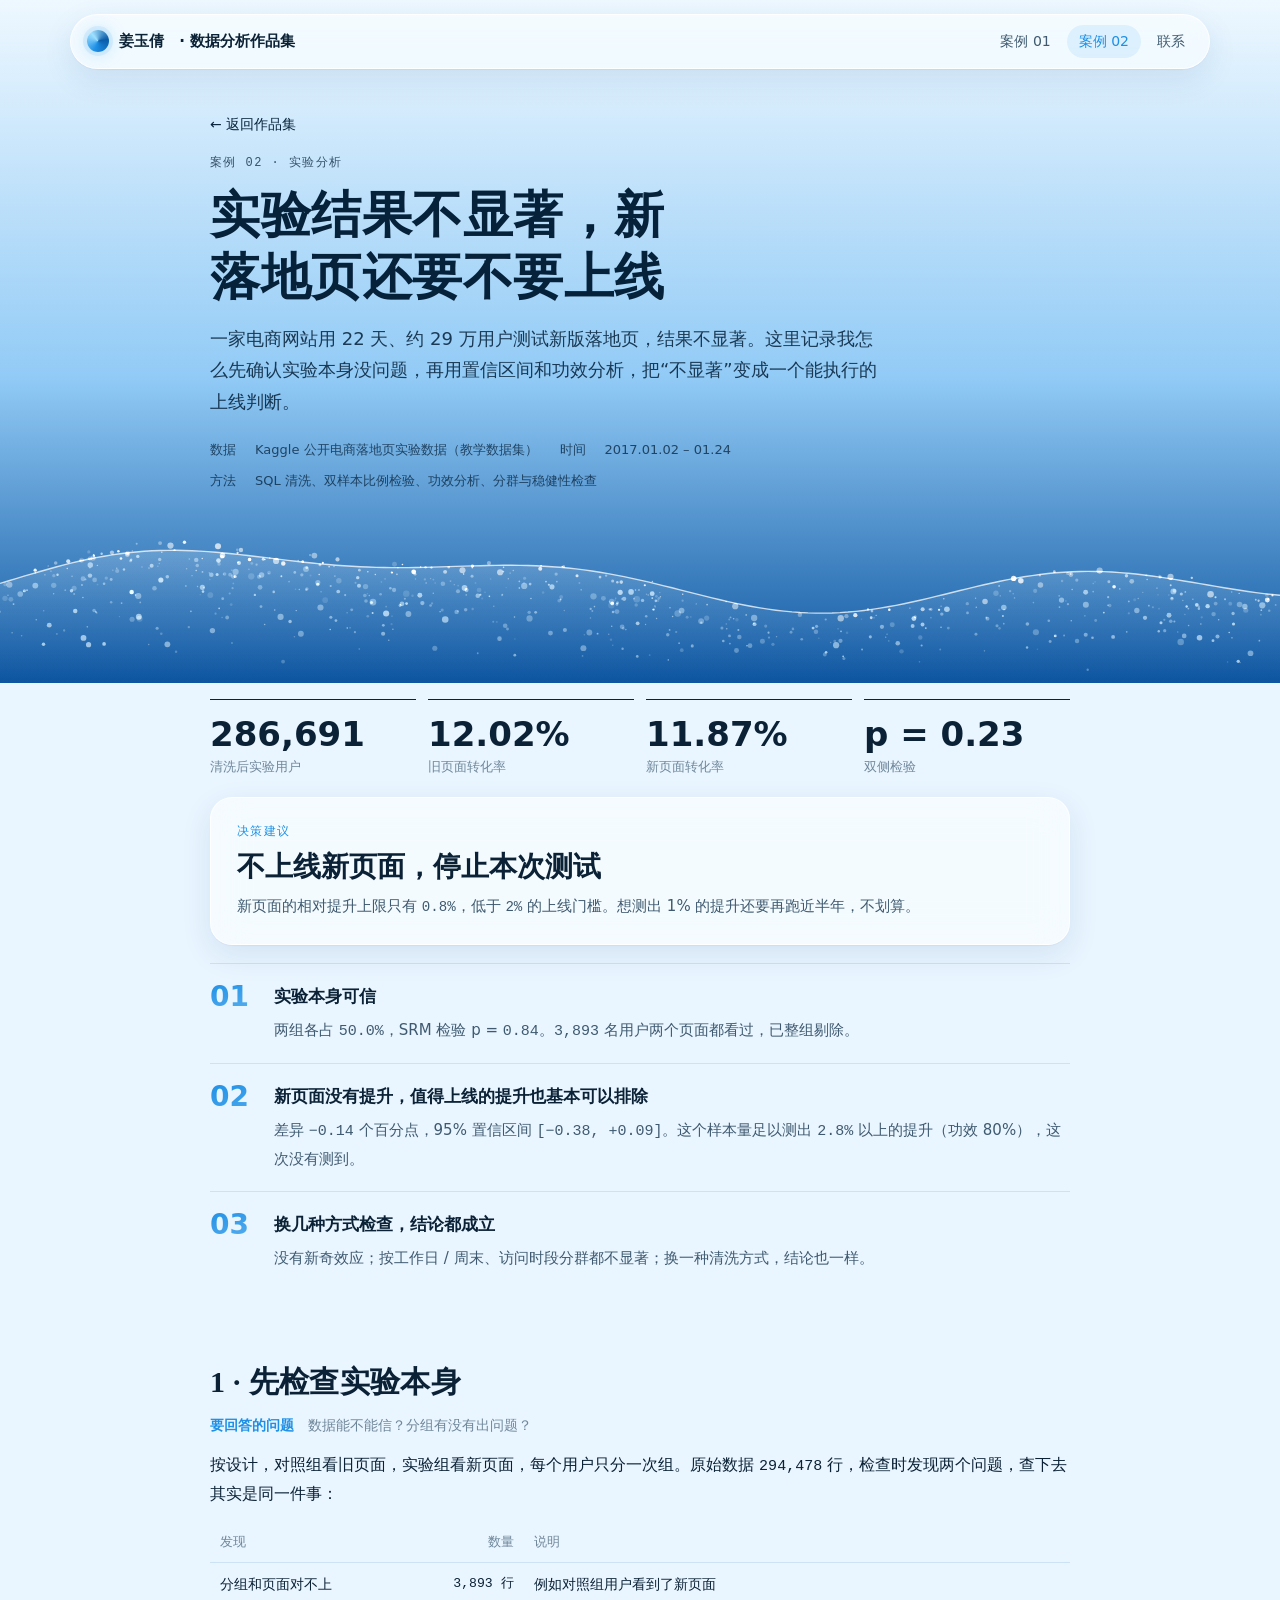
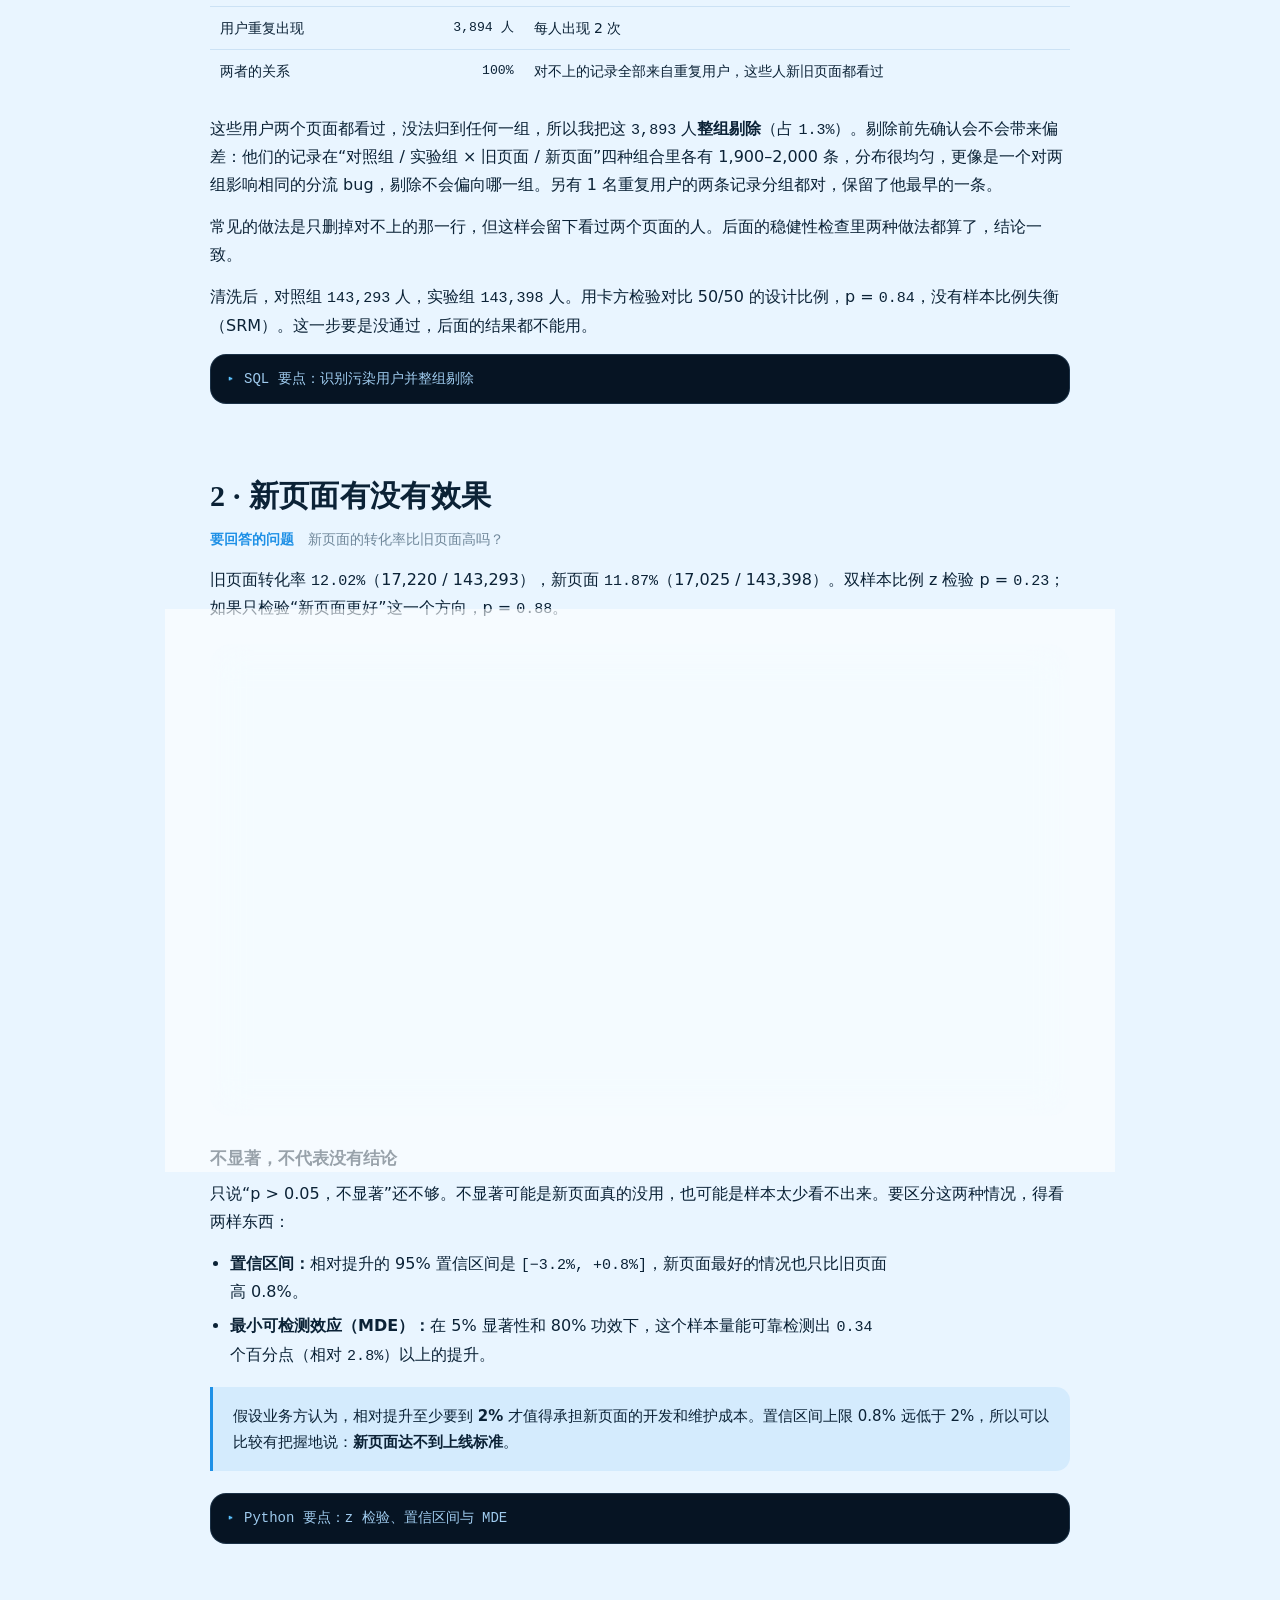
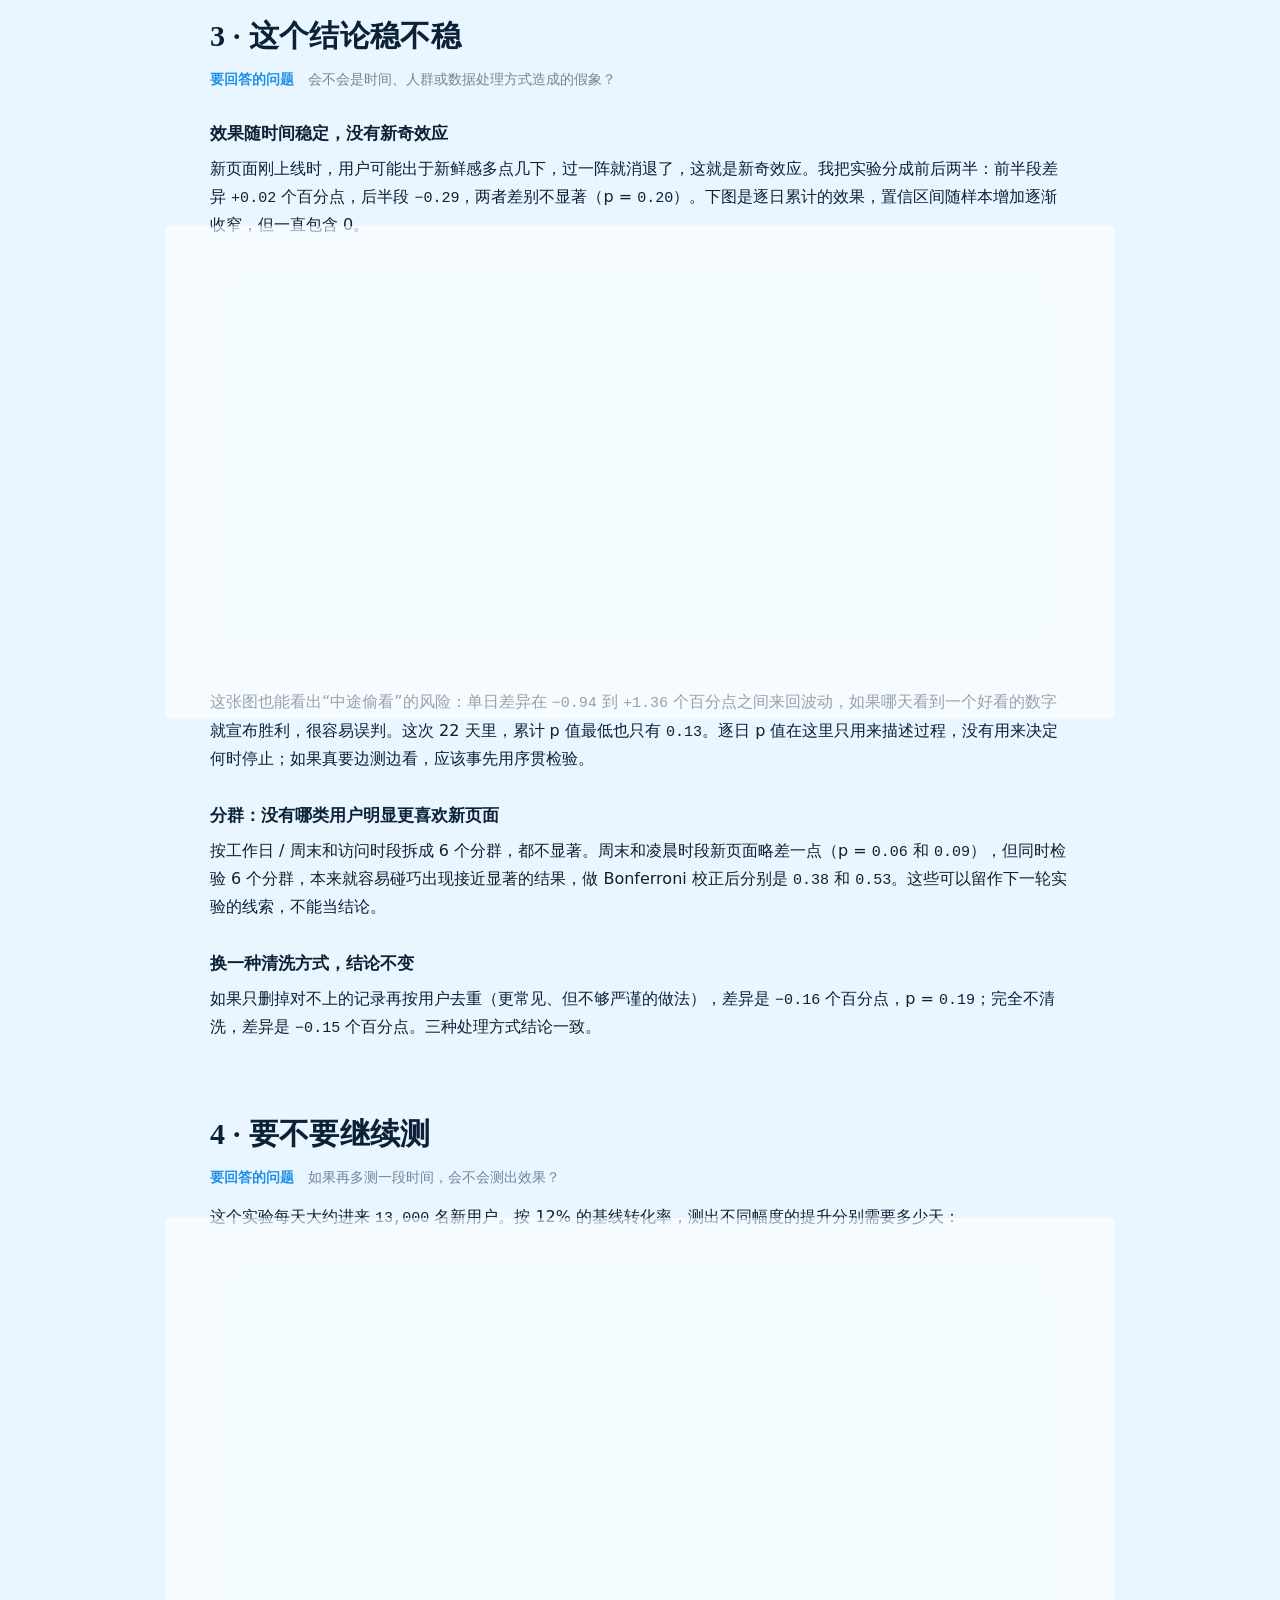
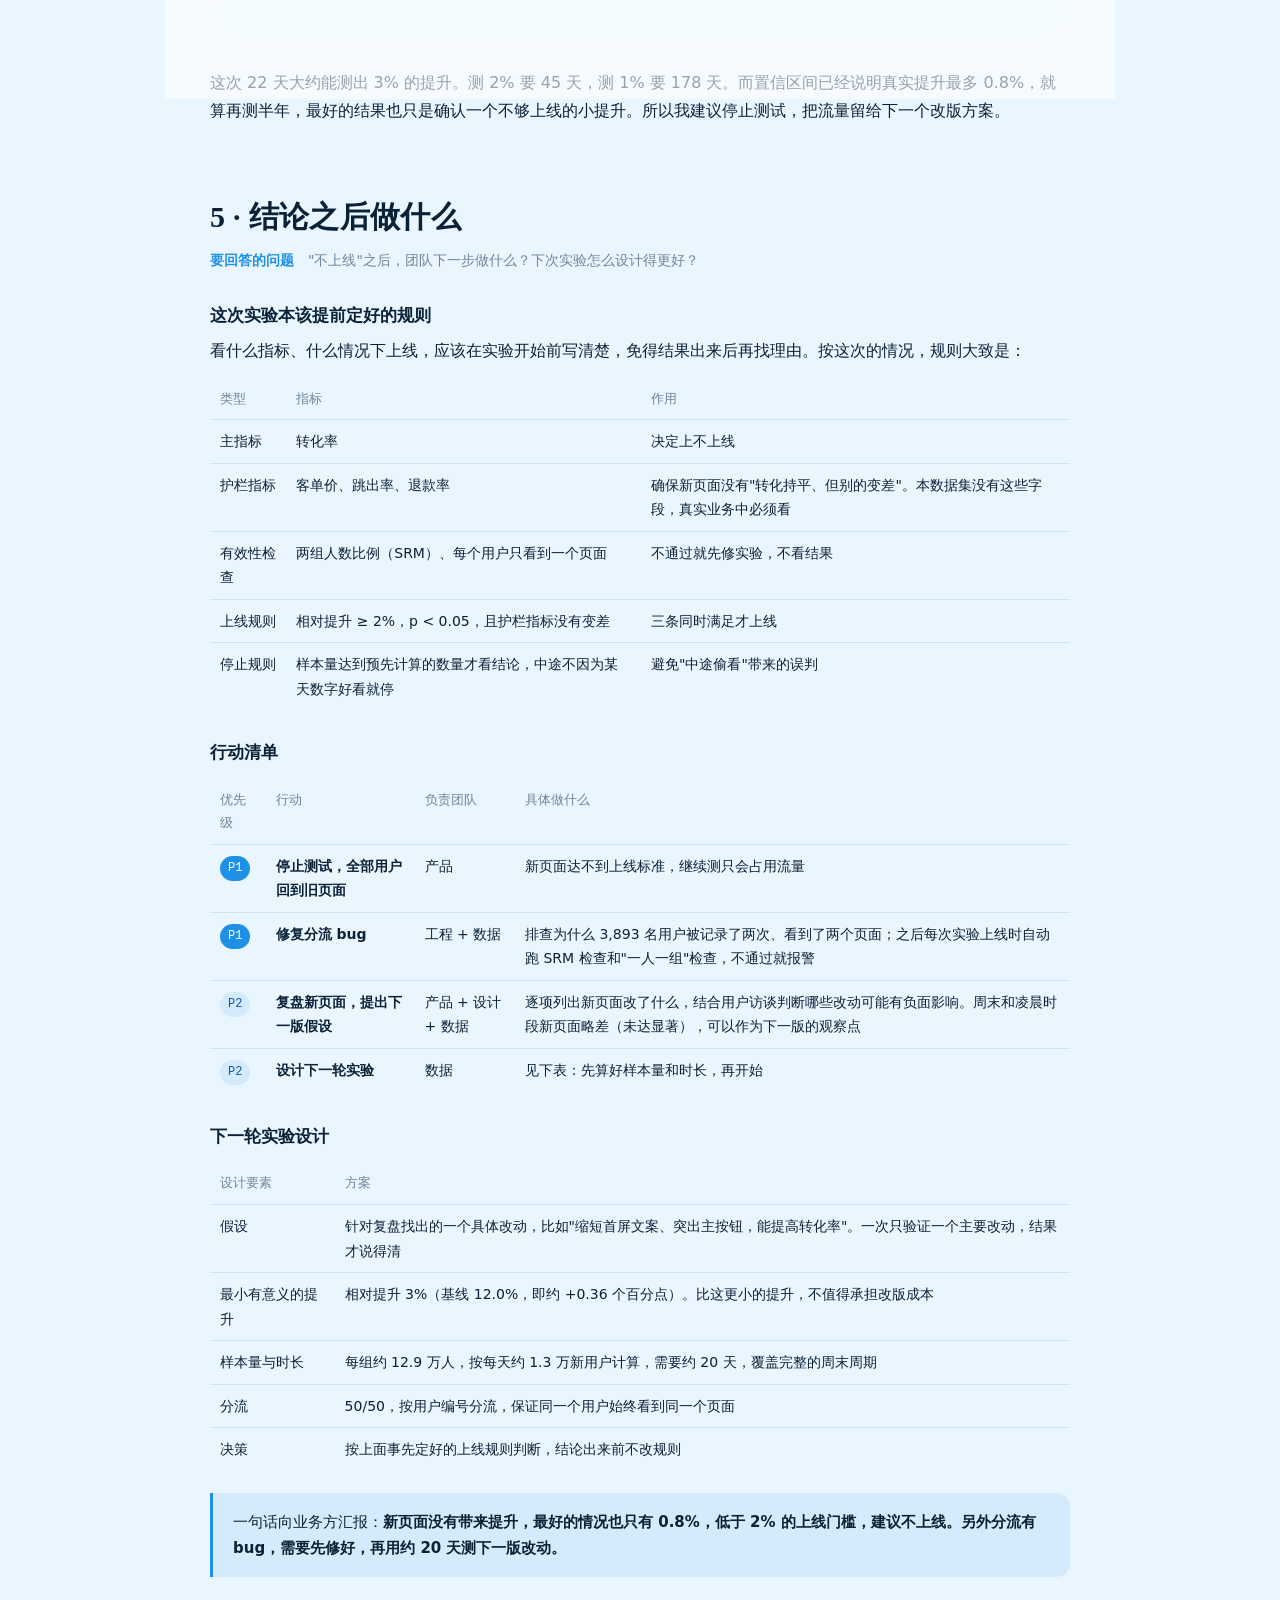
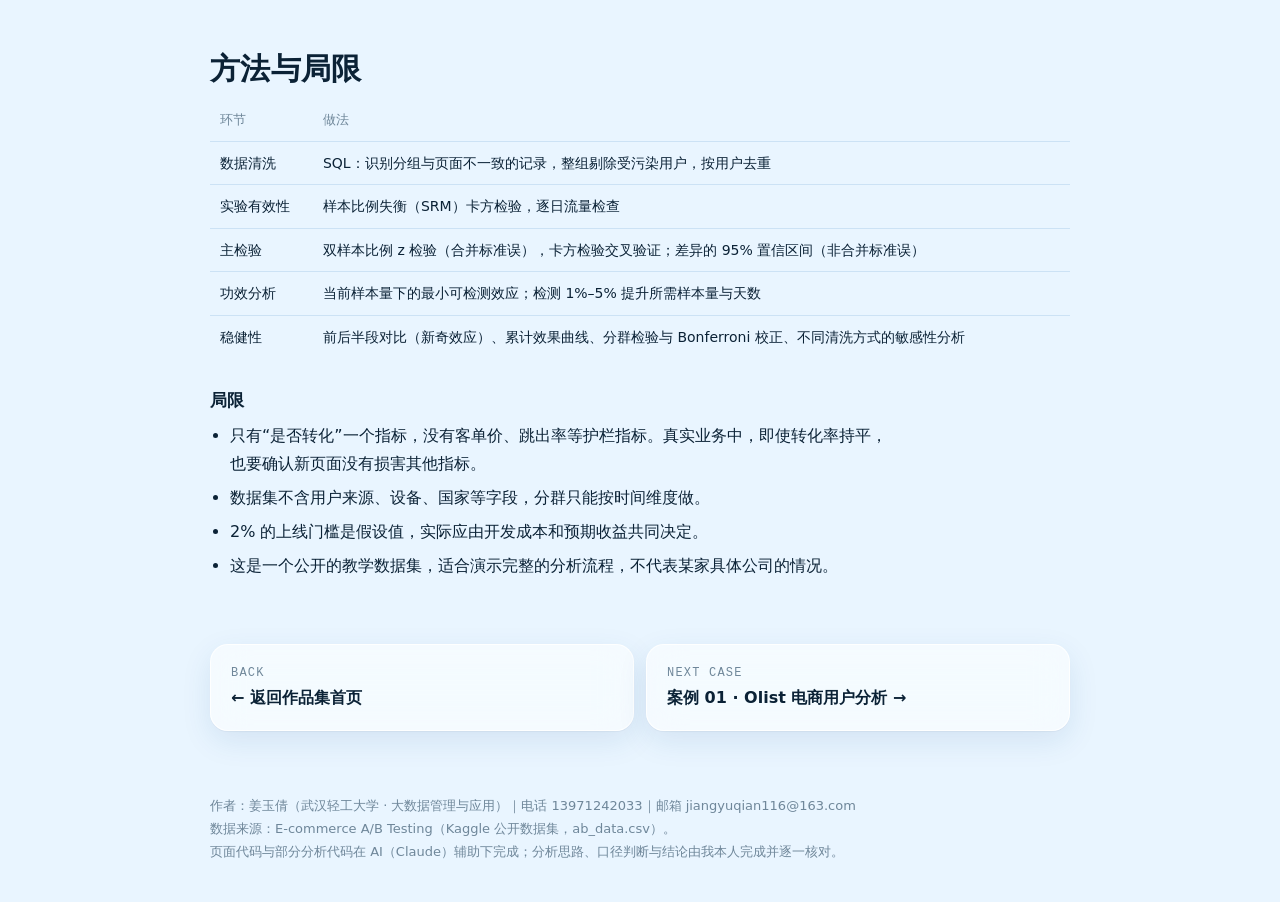
==== ab.html @ b3eb60bc "Publish static portfolio site" ====
<!doctype html>
<html lang="zh-CN">
<head>
<meta charset="utf-8">
<meta name="viewport" content="width=device-width, initial-scale=1, viewport-fit=cover">
<title>落地页 A/B 测试</title>
<link rel="stylesheet" href="style.css">
<style>:root{padding-top:env(safe-area-inset-top,0px);padding-bottom:env(safe-area-inset-bottom,0px)}
body::before{content:"";position:fixed;inset:0 0 auto;height:env(safe-area-inset-top,0px);z-index:30;background:var(--bg)}
.case-hero h1{font-family:var(--serif);font-weight:900;letter-spacing:.01em;line-height:1.25}
h2{font-family:var(--serif);font-weight:900;letter-spacing:.01em}
.mesh{display:none}
.case-top{position:relative;overflow:hidden;color:var(--cover-ink);background:linear-gradient(180deg,var(--cover-1) 0%,var(--cover-2) 55%,var(--cover-3) 100%)}
.case-top .cover-canvas{position:absolute;inset:0;width:100%;height:100%;display:block}
.case-top .case-hero{position:relative;z-index:1;background:none;border:0;box-shadow:none;-webkit-backdrop-filter:none;backdrop-filter:none;padding:110px 0 190px;margin:0}
.case-top .case-hero .lede,.case-top .meta,.case-top .meta b,.case-top .back{color:inherit}
.case-top .lede{opacity:.86}.case-top .meta{opacity:.75}.case-top .eyebrow{color:inherit;opacity:.75}
.case-top .case-hero > *{pointer-events:auto}
@media (max-width:640px){.case-top .case-hero{padding:96px 0 150px}}
.finding{background:none;border-top:1px solid var(--rule);border-radius:0;padding:18px 0}
.findings{gap:0}
.rec{background:none;border-top:1px solid var(--rule);border-radius:0;padding:18px 0}
.stat{background:none;border-top:1px solid var(--ink);border-radius:0;padding:14px 0 0}
.stat .n{font-size:34px}
.table-wrap{background:none;padding:0}
.callout{background:var(--sky-wash);border-radius:0 14px 14px 0}</style>
</head>
<body>
<header class="nav gutter" style="position:fixed;left:0;right:0">
  <div class="wrap">
    <div class="nav-in glass">
      <a class="brand" href="index.html"><span class="brand-mark" aria-hidden="true"></span>姜玉倩<span class="full">&nbsp;· 数据分析作品集</span></a>
      <nav class="nav-links" aria-label="主导航"><a href="olist.html">案例 01</a><a href="ab.html" aria-current="page">案例 02</a><a href="index.html#about">联系</a></nav>
    </div>
  </div>
</header>
<div class="case-top">
  <canvas class="cover-canvas" data-shape="band" data-density=".5" data-top=".74" data-peak="0" aria-hidden="true"></canvas>
  <div class="gutter"><div class="narrow"><section class="case-hero">
      <a class="back" href="index.html">← 返回作品集</a>
<div class="eyebrow">案例 02 · 实验分析</div>
  <h1>实验结果不显著，新落地页还要不要上线</h1>
  <p class="lede">一家电商网站用 22 天、约 29 万用户测试新版落地页，结果不显著。这里记录我怎么先确认实验本身没问题，再用置信区间和功效分析，把“不显著”变成一个能执行的上线判断。</p>
  <div class="meta">
    <span><b>数据</b>　Kaggle 公开电商落地页实验数据（教学数据集）</span>
    <span><b>时间</b>　2017.01.02 – 01.24</span>
    <span><b>方法</b>　SQL 清洗、双样本比例检验、功效分析、分群与稳健性检查</span>
  </div>
    </section></div></div>
</div>
<main class="gutter">
  <div class="narrow">

<section class="stats" aria-label="实验概况">
  <div class="stat"><div class="n">286,691</div><div class="l">清洗后实验用户</div></div>
  <div class="stat"><div class="n">12.02%</div><div class="l">旧页面转化率</div></div>
  <div class="stat"><div class="n">11.87%</div><div class="l">新页面转化率</div></div>
  <div class="stat"><div class="n">p = 0.23</div><div class="l">双侧检验</div></div>
</section>

<section>
  <div class="decision glass glow">
    <div class="k2">决策建议</div>
    <div class="v">不上线新页面，停止本次测试</div>
    <p>新页面的相对提升上限只有 <span class="num">0.8%</span>，低于 <span class="num">2%</span> 的上线门槛。想测出 1% 的提升还要再跑近半年，不划算。</p>
  </div>
  <div class="findings">
    <div class="finding"><div><strong>实验本身可信</strong><span>两组各占 <span class="num">50.0%</span>，SRM 检验 p = <span class="num">0.84</span>。<span class="num">3,893</span> 名用户两个页面都看过，已整组剔除。</span></div></div>
    <div class="finding"><div><strong>新页面没有提升，值得上线的提升也基本可以排除</strong><span>差异 <span class="num">−0.14</span> 个百分点，95% 置信区间 <span class="num">[−0.38, +0.09]</span>。这个样本量足以测出 <span class="num">2.8%</span> 以上的提升（功效 80%），这次没有测到。</span></div></div>
    <div class="finding"><div><strong>换几种方式检查，结论都成立</strong><span>没有新奇效应；按工作日 / 周末、访问时段分群都不显著；换一种清洗方式，结论也一样。</span></div></div>
  </div>
</section>

<section>
  <h2>1 · 先检查实验本身</h2>
  <p class="q">数据能不能信？分组有没有出问题？</p>
  <p>按设计，对照组看旧页面，实验组看新页面，每个用户只分一次组。原始数据 <span class="num">294,478</span> 行，检查时发现两个问题，查下去其实是同一件事：</p>
  <div class="table-wrap"><table>
    <thead><tr><th>发现</th><th class="r">数量</th><th>说明</th></tr></thead>
    <tbody>
      <tr><td>分组和页面对不上</td><td class="r num">3,893 行</td><td>例如对照组用户看到了新页面</td></tr>
      <tr><td>用户重复出现</td><td class="r num">3,894 人</td><td>每人出现 2 次</td></tr>
      <tr><td>两者的关系</td><td class="r num">100%</td><td>对不上的记录全部来自重复用户，这些人新旧页面都看过</td></tr>
    </tbody>
  </table></div>
  <p>这些用户两个页面都看过，没法归到任何一组，所以我把这 <span class="num">3,893</span> 人<b>整组剔除</b>（占 <span class="num">1.3%</span>）。剔除前先确认会不会带来偏差：他们的记录在“对照组 / 实验组 × 旧页面 / 新页面”四种组合里各有 1,900–2,000 条，分布很均匀，更像是一个对两组影响相同的分流 bug，剔除不会偏向哪一组。另有 1 名重复用户的两条记录分组都对，保留了他最早的一条。</p>
  <p>常见的做法是只删掉对不上的那一行，但这样会留下看过两个页面的人。后面的稳健性检查里两种做法都算了，结论一致。</p>
  <p>清洗后，对照组 <span class="num">143,293</span> 人，实验组 <span class="num">143,398</span> 人。用卡方检验对比 50/50 的设计比例，p = <span class="num">0.84</span>，没有样本比例失衡（SRM）。这一步要是没通过，后面的结果都不能用。</p>
  <details><summary>SQL 要点：识别污染用户并整组剔除</summary><pre>DROP TABLE IF EXISTS ab_clean;
CREATE TABLE ab_clean AS
WITH bad AS (   -- 任何一条记录分组与页面不一致的用户
  SELECT DISTINCT user_id FROM ab_raw
  WHERE ("group" = 'control') != (landing_page = 'old_page')),
r AS (
  SELECT a.*, ROW_NUMBER() OVER (PARTITION BY user_id ORDER BY timestamp) AS rn
  FROM ab_raw a
  WHERE user_id NOT IN (SELECT user_id FROM bad))
SELECT user_id, timestamp, date(timestamp) AS day, "group", landing_page, converted
FROM r WHERE rn = 1;</pre></details>
</section>

<section>
  <h2>2 · 新页面有没有效果</h2>
  <p class="q">新页面的转化率比旧页面高吗？</p>
  <p>旧页面转化率 <span class="num">12.02%</span>（17,220 / 143,293），新页面 <span class="num">11.87%</span>（17,025 / 143,398）。双样本比例 z 检验 p = <span class="num">0.23</span>；如果只检验“新页面更好”这一个方向，p = <span class="num">0.88</span>。</p>
  <figure class="chart-card glass"><div class="ct">新页面在整体和各分群中都没有显著提升</div><div class="cs">点为估计值，线为 95% 置信区间；浅蓝区域是这次实验能测出的提升范围</div><div class="chart" data-chart="forest" data-label="森林图：整体差异 -0.14 个百分点，置信区间 -0.38 到 +0.09；实验前后半段、工作日周末、四个时段的置信区间都跨过 0，没有一个进入可检测提升区间"></div></figure>
  <h3>不显著，不代表没有结论</h3>
  <p>只说“p &gt; 0.05，不显著”还不够。不显著可能是新页面真的没用，也可能是样本太少看不出来。要区分这两种情况，得看两样东西：</p>
  <ul class="prose">
    <li><b>置信区间：</b>相对提升的 95% 置信区间是 <span class="num">[−3.2%, +0.8%]</span>，新页面最好的情况也只比旧页面高 0.8%。</li>
    <li><b>最小可检测效应（MDE）：</b>在 5% 显著性和 80% 功效下，这个样本量能可靠检测出 <span class="num">0.34</span> 个百分点（相对 <span class="num">2.8%</span>）以上的提升。</li>
  </ul>
  <div class="callout">假设业务方认为，相对提升至少要到 <b>2%</b> 才值得承担新页面的开发和维护成本。置信区间上限 0.8% 远低于 2%，所以可以比较有把握地说：<b>新页面达不到上线标准</b>。</div>
  <details><summary>Python 要点：z 检验、置信区间与 MDE</summary><pre>from scipy import stats
import numpy as np

pc, pt = xc / nc, xt / nt                       # 两组转化率
p_pool = (xc + xt) / (nc + nt)
z = (pt - pc) / np.sqrt(p_pool * (1 - p_pool) * (1/nc + 1/nt))
p_two_sided = 2 * (1 - stats.norm.cdf(abs(z)))

se = np.sqrt(pc*(1-pc)/nc + pt*(1-pt)/nt)       # 置信区间用非合并标准误
ci = (pt - pc - 1.96*se, pt - pc + 1.96*se)

# 最小可检测效应：alpha = 0.05（双侧），power = 0.8
z_a, z_b = stats.norm.ppf(0.975), stats.norm.ppf(0.80)
mde = (z_a + z_b) * np.sqrt(pc*(1-pc) * (1/nc + 1/nt))</pre></details>
</section>

<section>
  <h2>3 · 这个结论稳不稳</h2>
  <p class="q">会不会是时间、人群或数据处理方式造成的假象？</p>
  <h3>效果随时间稳定，没有新奇效应</h3>
  <p>新页面刚上线时，用户可能出于新鲜感多点几下，过一阵就消退了，这就是新奇效应。我把实验分成前后两半：前半段差异 <span class="num">+0.02</span> 个百分点，后半段 <span class="num">−0.29</span>，两者差别不显著（p = <span class="num">0.20</span>）。下图是逐日累计的效果，置信区间随样本增加逐渐收窄，但一直包含 0。</p>
  <figure class="chart-card glass"><div class="ct">置信区间随样本增加而收窄，始终包含 0</div><div class="cs">逐日累计的转化率差异与 95% 置信区间</div><div class="chart" data-chart="cum" data-label="累计差异折线和置信区间带：从首日 -0.66 逐渐收敛到 -0.14，区间始终包含 0"></div><figcaption>首日样本太少，区间过宽，纵轴做了截断。</figcaption></figure>
  <p>这张图也能看出“中途偷看”的风险：单日差异在 <span class="num">−0.94</span> 到 <span class="num">+1.36</span> 个百分点之间来回波动，如果哪天看到一个好看的数字就宣布胜利，很容易误判。这次 22 天里，累计 p 值最低也只有 <span class="num">0.13</span>。逐日 p 值在这里只用来描述过程，没有用来决定何时停止；如果真要边测边看，应该事先用序贯检验。</p>
  <h3>分群：没有哪类用户明显更喜欢新页面</h3>
  <p>按工作日 / 周末和访问时段拆成 6 个分群，都不显著。周末和凌晨时段新页面略差一点（p = <span class="num">0.06</span> 和 <span class="num">0.09</span>），但同时检验 6 个分群，本来就容易碰巧出现接近显著的结果，做 Bonferroni 校正后分别是 <span class="num">0.38</span> 和 <span class="num">0.53</span>。这些可以留作下一轮实验的线索，不能当结论。</p>
  <h3>换一种清洗方式，结论不变</h3>
  <p>如果只删掉对不上的记录再按用户去重（更常见、但不够严谨的做法），差异是 <span class="num">−0.16</span> 个百分点，p = <span class="num">0.19</span>；完全不清洗，差异是 <span class="num">−0.15</span> 个百分点。三种处理方式结论一致。</p>
</section>

<section>
  <h2>4 · 要不要继续测</h2>
  <p class="q">如果再多测一段时间，会不会测出效果？</p>
  <p>这个实验每天大约进来 <span class="num">13,000</span> 名新用户。按 12% 的基线转化率，测出不同幅度的提升分别需要多少天：</p>
  <figure class="chart-card glass"><div class="ct">要检测 1% 的提升需要近半年</div><div class="cs">显著性 5%、功效 80%；红色虚线为本次实验时长 22 天</div><div class="chart" data-chart="sampleSize" data-label="检测不同相对提升所需天数：+1% 需 178 天，+2% 需 45 天，+3% 需 20 天，+5% 需 8 天；本次实验 22 天"></div></figure>
  <p>这次 22 天大约能测出 3% 的提升。测 2% 要 45 天，测 1% 要 178 天。而置信区间已经说明真实提升最多 0.8%，就算再测半年，最好的结果也只是确认一个不够上线的小提升。所以我建议停止测试，把流量留给下一个改版方案。</p>
</section>

<section>
  <h2>5 · 结论之后做什么</h2>
  <p class="q">"不上线"之后，团队下一步做什么？下次实验怎么设计得更好？</p>

  <h3>这次实验本该提前定好的规则</h3>
  <p>看什么指标、什么情况下上线，应该在实验开始前写清楚，免得结果出来后再找理由。按这次的情况，规则大致是：</p>
  <div class="table-wrap"><table>
    <thead><tr><th>类型</th><th>指标</th><th>作用</th></tr></thead>
    <tbody>
      <tr><td>主指标</td><td>转化率</td><td>决定上不上线</td></tr>
      <tr><td>护栏指标</td><td>客单价、跳出率、退款率</td><td>确保新页面没有"转化持平、但别的变差"。本数据集没有这些字段，真实业务中必须看</td></tr>
      <tr><td>有效性检查</td><td>两组人数比例（SRM）、每个用户只看到一个页面</td><td>不通过就先修实验，不看结果</td></tr>
      <tr><td>上线规则</td><td>相对提升 ≥ 2%，p &lt; 0.05，且护栏指标没有变差</td><td>三条同时满足才上线</td></tr>
      <tr><td>停止规则</td><td>样本量达到预先计算的数量才看结论，中途不因为某天数字好看就停</td><td>避免"中途偷看"带来的误判</td></tr>
    </tbody>
  </table></div>

  <h3>行动清单</h3>
  <div class="table-wrap"><table class="plan">
    <thead><tr><th>优先级</th><th>行动</th><th>负责团队</th><th>具体做什么</th></tr></thead>
    <tbody>
      <tr><td><span class="pri p1">P1</span></td><td><b>停止测试，全部用户回到旧页面</b></td><td>产品</td><td>新页面达不到上线标准，继续测只会占用流量</td></tr>
      <tr><td><span class="pri p1">P1</span></td><td><b>修复分流 bug</b></td><td>工程 + 数据</td><td>排查为什么 3,893 名用户被记录了两次、看到了两个页面；之后每次实验上线时自动跑 SRM 检查和"一人一组"检查，不通过就报警</td></tr>
      <tr><td><span class="pri p2">P2</span></td><td><b>复盘新页面，提出下一版假设</b></td><td>产品 + 设计 + 数据</td><td>逐项列出新页面改了什么，结合用户访谈判断哪些改动可能有负面影响。周末和凌晨时段新页面略差（未达显著），可以作为下一版的观察点</td></tr>
      <tr><td><span class="pri p2">P2</span></td><td><b>设计下一轮实验</b></td><td>数据</td><td>见下表：先算好样本量和时长，再开始</td></tr>
    </tbody>
  </table></div>

  <h3>下一轮实验设计</h3>
  <div class="table-wrap"><table>
    <thead><tr><th>设计要素</th><th>方案</th></tr></thead>
    <tbody>
      <tr><td>假设</td><td>针对复盘找出的一个具体改动，比如"缩短首屏文案、突出主按钮，能提高转化率"。一次只验证一个主要改动，结果才说得清</td></tr>
      <tr><td>最小有意义的提升</td><td>相对提升 3%（基线 12.0%，即约 +0.36 个百分点）。比这更小的提升，不值得承担改版成本</td></tr>
      <tr><td>样本量与时长</td><td>每组约 12.9 万人，按每天约 1.3 万新用户计算，需要约 20 天，覆盖完整的周末周期</td></tr>
      <tr><td>分流</td><td>50/50，按用户编号分流，保证同一个用户始终看到同一个页面</td></tr>
      <tr><td>决策</td><td>按上面事先定好的上线规则判断，结论出来前不改规则</td></tr>
    </tbody>
  </table></div>
  <div class="callout">一句话向业务方汇报：<b>新页面没有带来提升，最好的情况也只有 0.8%，低于 2% 的上线门槛，建议不上线。另外分流有 bug，需要先修好，再用约 20 天测下一版改动。</b></div>
</section>

<section>
  <h2>方法与局限</h2>
  <div class="table-wrap"><table>
    <thead><tr><th>环节</th><th>做法</th></tr></thead>
    <tbody>
      <tr><td>数据清洗</td><td>SQL：识别分组与页面不一致的记录，整组剔除受污染用户，按用户去重</td></tr>
      <tr><td>实验有效性</td><td>样本比例失衡（SRM）卡方检验，逐日流量检查</td></tr>
      <tr><td>主检验</td><td>双样本比例 z 检验（合并标准误），卡方检验交叉验证；差异的 95% 置信区间（非合并标准误）</td></tr>
      <tr><td>功效分析</td><td>当前样本量下的最小可检测效应；检测 1%–5% 提升所需样本量与天数</td></tr>
      <tr><td>稳健性</td><td>前后半段对比（新奇效应）、累计效果曲线、分群检验与 Bonferroni 校正、不同清洗方式的敏感性分析</td></tr>
    </tbody>
  </table></div>
  <h3>局限</h3>
  <ul class="prose">
    <li>只有“是否转化”一个指标，没有客单价、跳出率等护栏指标。真实业务中，即使转化率持平，也要确认新页面没有损害其他指标。</li>
    <li>数据集不含用户来源、设备、国家等字段，分群只能按时间维度做。</li>
    <li>2% 的上线门槛是假设值，实际应由开发成本和预期收益共同决定。</li>
    <li>这是一个公开的教学数据集，适合演示完整的分析流程，不代表某家具体公司的情况。</li>
  </ul>
</section>
    <nav class="next" aria-label="更多案例">
      <a class="glass glow" href="index.html"><small>BACK</small><span>← 返回作品集首页</span></a>
      <a class="glass glow" href="olist.html"><small>NEXT CASE</small><span>案例 01 · Olist 电商用户分析 →</span></a>
    </nav>
    <footer class="foot">作者：姜玉倩（武汉轻工大学 · 大数据管理与应用）｜电话 13971242033｜邮箱 jiangyuqian116@163.com<br>数据来源：E-commerce A/B Testing（Kaggle 公开数据集，ab_data.csv）。<br>页面代码与部分分析代码在 AI（Claude）辅助下完成；分析思路、口径判断与结论由我本人完成并逐一核对。</footer>
  </div>
</main>
<script src="data.js"></script>
<script src="charts.js"></script>
<script src="cover.js"></script>
<script>
document.querySelectorAll('.glow').forEach(el => el.addEventListener('pointermove', e => {
  const r = el.getBoundingClientRect();
  el.style.setProperty('--mx', (e.clientX - r.left) + 'px'); el.style.setProperty('--my', (e.clientY - r.top) + 'px');
}));
</script>
</body>
</html>
---- style.css ----
/* 姜玉倩 · 数据分析作品集 —— 共用样式
   方向：天蓝色流动渐变 + 玻璃卡片（便当格），终端元素点缀
   浅色 = 晴空；深色 = 夜空中的天蓝辉光。珊瑚色只用于标记"问题"数字 */
:root {
  --bg: #e9f5ff;
  --mesh-1: #bfe4ff;
  --mesh-2: #d8efff;
  --mesh-3: #a9d6fb;
  --mesh-4: #d4f3f6;
  --glass: rgba(255, 255, 255, .58);
  --glass-strong: rgba(255, 255, 255, .78);
  --glass-border: rgba(255, 255, 255, .85);
  --glass-edge: rgba(30, 110, 180, .10);
  --ink: #0b2236;
  --ink-2: #3f5a70;
  --muted: #6f879a;
  --rule: rgba(30, 110, 180, .14);
  --sky: #1e90e6;
  --sky-deep: #0a5ca8;
  --sky-soft: #8cc9f5;
  --sky-wash: rgba(30, 144, 230, .10);
  --coral: #e0563f;
  --coral-soft: #f4a493;
  --grey-mark: #a7bccb;
  --glow: rgba(30, 144, 230, .28);
  --shadow: 0 1px 1px rgba(11, 34, 54, .04), 0 10px 30px rgba(20, 80, 140, .10);
  --term-bg: #061423;
  --term-ink: #cfe6fa;
  --term-dim: #5f7f99;
  --term-kw: #5cc2ff;
  --term-fn: #a8dcff;
  --term-str: #9fe3c9;
  --term-num: #ffcf8f;
  --cover-1: #eef8ff; --cover-2: #92cbf6; --cover-3: #0d55a0; --cover-ink: #06213a; --cover-foot: #e6f5ff;
  --sun: rgba(255, 255, 255, .9); --particle: #ffffff; --particle-2: #d4edff; --particle-blend: lighter; --grain-o: .35;
  --font-display: "PingFang SC", "Microsoft YaHei", system-ui, sans-serif;
  --font-body: "PingFang SC", "Hiragino Sans GB", "Microsoft YaHei", system-ui, sans-serif;
  --font-mono: ui-monospace, "SFMono-Regular", Menlo, Consolas, monospace;
}
@media (prefers-color-scheme: dark) {
  :root:not([data-theme="light"]) {
    --bg: #040c17; --mesh-1: #0b3a66; --mesh-2: #071c33; --mesh-3: #0d5a9a; --mesh-4: #06303f;
    --glass: rgba(14, 34, 56, .55); --glass-strong: rgba(16, 38, 62, .78); --glass-border: rgba(140, 200, 255, .14); --glass-edge: rgba(140, 200, 255, .08);
    --ink: #e8f4ff; --ink-2: #a9c3d8; --muted: #7894ab; --rule: rgba(140, 200, 255, .13);
    --sky: #5cc2ff; --sky-deep: #a8dcff; --sky-soft: #2f7fbd; --sky-wash: rgba(92, 194, 255, .10);
    --coral: #ff8a73; --coral-soft: #b4594a; --grey-mark: #3f5a70; --glow: rgba(92, 194, 255, .30);
    --shadow: 0 1px 1px rgba(0, 0, 0, .3), 0 12px 34px rgba(0, 0, 0, .35);
    --cover-1: #01060e; --cover-2: #062142; --cover-3: #0c4c88; --cover-ink: #eaf6ff; --cover-foot: #bfe6ff;
    --sun: rgba(92, 194, 255, .16); --particle: #eaf8ff; --particle-2: #5cc2ff; --particle-blend: lighter; --grain-o: .5;
    color-scheme: dark;
  }
}
:root[data-theme="dark"] {
  --bg: #040c17; --mesh-1: #0b3a66; --mesh-2: #071c33; --mesh-3: #0d5a9a; --mesh-4: #06303f;
  --glass: rgba(14, 34, 56, .55); --glass-strong: rgba(16, 38, 62, .78); --glass-border: rgba(140, 200, 255, .14); --glass-edge: rgba(140, 200, 255, .08);
  --ink: #e8f4ff; --ink-2: #a9c3d8; --muted: #7894ab; --rule: rgba(140, 200, 255, .13);
  --sky: #5cc2ff; --sky-deep: #a8dcff; --sky-soft: #2f7fbd; --sky-wash: rgba(92, 194, 255, .10);
  --coral: #ff8a73; --coral-soft: #b4594a; --grey-mark: #3f5a70; --glow: rgba(92, 194, 255, .30);
  --shadow: 0 1px 1px rgba(0, 0, 0, .3), 0 12px 34px rgba(0, 0, 0, .35);
  --cover-1: #01060e; --cover-2: #062142; --cover-3: #0c4c88; --cover-ink: #eaf6ff; --cover-foot: #bfe6ff;
  --sun: rgba(92, 194, 255, .16); --particle: #eaf8ff; --particle-2: #5cc2ff; --particle-blend: lighter; --grain-o: .5;
  color-scheme: dark;
}

* { box-sizing: border-box; }
html { scroll-behavior: smooth; }
body {
  margin: 0; min-height: 100vh;
  background: var(--bg); color: var(--ink);
  font-family: var(--font-body); font-size: 16px; line-height: 1.75;
  -webkit-font-smoothing: antialiased;
}
/* 流动的天空渐变：固定在视口后方 */
.mesh { position: fixed; inset: 0; z-index: -1; overflow: hidden; pointer-events: none; background: var(--bg); }
.mesh i { position: absolute; border-radius: 50%; filter: blur(70px); opacity: .9; animation: drift 26s ease-in-out infinite alternate; }
.mesh i:nth-child(1) { width: 60vw; height: 60vw; left: -14vw; top: -18vw; background: var(--mesh-1); }
.mesh i:nth-child(2) { width: 46vw; height: 46vw; right: -10vw; top: 8vh; background: var(--mesh-3); animation-duration: 32s; animation-delay: -8s; opacity: .7; }
.mesh i:nth-child(3) { width: 50vw; height: 50vw; left: 22vw; bottom: -24vw; background: var(--mesh-4); animation-duration: 38s; animation-delay: -14s; }
.mesh i:nth-child(4) { width: 34vw; height: 34vw; left: 40vw; top: 30vh; background: var(--mesh-2); animation-duration: 29s; }
.mesh::after { content: ""; position: absolute; inset: 0; background-image: radial-gradient(var(--glass-edge) 1px, transparent 1px); background-size: 22px 22px; mask-image: linear-gradient(180deg, rgba(0,0,0,.7), transparent 70%); -webkit-mask-image: linear-gradient(180deg, rgba(0,0,0,.7), transparent 70%); }
@keyframes drift { from { transform: translate3d(0, 0, 0) scale(1); } to { transform: translate3d(6vw, 4vh, 0) scale(1.12); } }
@media (prefers-reduced-motion: reduce) { .mesh i { animation: none; } html { scroll-behavior: auto; } }

.gutter { padding-left: max(18px, env(safe-area-inset-left, 0px)); padding-right: max(18px, env(safe-area-inset-right, 0px)); }
.wrap { max-width: 1140px; margin: 0 auto; }
.narrow { max-width: 860px; margin: 0 auto; }
.prose { max-width: 680px; }
a { color: var(--sky); text-underline-offset: 3px; }
a:focus-visible, summary:focus-visible, button:focus-visible, [tabindex]:focus-visible { outline: 2px solid var(--sky); outline-offset: 3px; border-radius: 6px; }
img { max-width: 100%; }

/* ---------- 玻璃卡片 ---------- */
.glass {
  position: relative; background: var(--glass);
  -webkit-backdrop-filter: blur(18px) saturate(140%); backdrop-filter: blur(18px) saturate(140%);
  border: 1px solid var(--glass-border); border-radius: 22px; box-shadow: var(--shadow);
}
.glow { --mx: 50%; --my: 50%; overflow: hidden; }
.glow::before { content: ""; position: absolute; inset: 0; border-radius: inherit; pointer-events: none; opacity: 0; transition: opacity .3s;
  background: radial-gradient(420px circle at var(--mx) var(--my), var(--glow), transparent 60%); }
.glow:hover::before { opacity: 1; }
.glow > * { position: relative; }

/* ---------- 导航 ---------- */
.nav { position: sticky; top: env(safe-area-inset-top, 0px); z-index: 20; padding-top: 14px; }
.nav-in { display: flex; align-items: center; justify-content: space-between; gap: 12px; padding: 10px 12px 10px 16px; border-radius: 999px; }
.brand { display: inline-flex; align-items: center; gap: 10px; color: var(--ink); text-decoration: none; font-weight: 700; font-size: 15px; white-space: nowrap; }
.brand-mark { width: 22px; height: 22px; border-radius: 50%; background: conic-gradient(from 200deg, var(--sky), #9fe0ff, var(--sky-deep), var(--sky)); box-shadow: 0 0 0 4px var(--sky-wash), 0 0 18px var(--glow); }
.nav-links { display: flex; gap: 4px; font-size: 14px; flex-wrap: wrap; justify-content: flex-end; }
.nav-links a { color: var(--ink-2); text-decoration: none; padding: 4px 12px; border-radius: 999px; }
.nav-links a:hover, .nav-links a[aria-current="page"] { color: var(--sky); background: var(--sky-wash); }
@media (max-width: 560px) { .brand span.full { display: none; } .nav-links a { padding: 4px 8px; } }

/* ---------- 通用排版 ---------- */
.eyebrow { font-family: var(--font-mono); font-size: 12px; letter-spacing: .12em; text-transform: uppercase; color: var(--sky); }
h1, h2, h3 { text-wrap: balance; }
h1 { font-family: var(--font-display); font-weight: 800; letter-spacing: -.02em; line-height: 1.15; margin: 10px 0 14px; }
h2 { font-family: var(--font-display); font-weight: 800; letter-spacing: -.01em; font-size: 30px; line-height: 1.3; margin: 72px 0 12px; }
h3 { font-size: 17px; font-weight: 700; margin: 28px 0 6px; }
p { margin: 0 0 14px; }
ul { padding-left: 20px; margin: 0 0 14px; }
li { margin-bottom: 6px; }
.num { font-family: var(--font-mono); font-variant-numeric: tabular-nums; font-weight: 500; font-size: .94em; }
.bad { color: var(--coral); }
.grad { background: linear-gradient(100deg, var(--sky-deep), var(--sky) 45%, #7fd6ff); -webkit-background-clip: text; background-clip: text; color: transparent; }
.pill { display: inline-flex; align-items: center; gap: 8px; font-size: 13px; color: var(--ink-2); padding: 5px 12px; border-radius: 999px; background: var(--glass-strong); border: 1px solid var(--glass-border); }
.dot-live { width: 8px; height: 8px; border-radius: 50%; background: #2fd38a; box-shadow: 0 0 0 4px rgba(47, 211, 138, .18); }
.chip { font-size: 12px; font-family: var(--font-mono); color: var(--sky-deep); background: var(--sky-wash); border-radius: 8px; padding: 3px 9px; white-space: nowrap; }

/* ---------- 交互图表 ---------- */
.chart-card { margin: 22px 0 26px; padding: 18px 18px 14px; }
.chart-card .ct { font-weight: 700; font-size: 16px; line-height: 1.45; margin: 0 4px 2px; }
.chart-card .cs { font-size: 13px; color: var(--muted); margin: 0 4px 8px; }
.chart { position: relative; width: 100%; }
.chart svg { display: block; width: 100%; height: auto; overflow: visible; }
.chart svg text { font-family: var(--font-body); }
.chart .mono { font-family: var(--font-mono); }
.legend { display: flex; flex-wrap: wrap; gap: 6px 16px; font-size: 13px; color: var(--ink-2); margin: 0 4px 6px; }
.legend i { display: inline-block; width: 10px; height: 10px; border-radius: 3px; margin-right: 6px; vertical-align: -1px; }
.tip { position: fixed; z-index: 50; pointer-events: none; min-width: 120px; max-width: 260px; padding: 9px 12px; border-radius: 12px; font-size: 13px; line-height: 1.5; color: var(--ink);
  background: var(--glass-strong); -webkit-backdrop-filter: blur(14px); backdrop-filter: blur(14px); border: 1px solid var(--glass-border); box-shadow: var(--shadow); opacity: 0; transform: translateY(4px); transition: opacity .12s, transform .12s; }
.tip.on { opacity: 1; transform: none; }
.tip b { display: block; font-size: 12px; color: var(--muted); font-weight: 500; font-family: var(--font-mono); margin-bottom: 2px; }
.tip .tv { font-family: var(--font-mono); font-weight: 500; }
figcaption, .chart-note { font-size: 13px; color: var(--muted); margin: 8px 4px 0; }

/* ---------- 代码与终端 ---------- */
.term { background: var(--term-bg); color: var(--term-ink); border-radius: 18px; border: 1px solid rgba(140, 200, 255, .16); box-shadow: var(--shadow), inset 0 1px 0 rgba(255,255,255,.04); overflow: hidden; }
.term-bar { display: flex; align-items: center; gap: 8px; padding: 11px 14px; border-bottom: 1px solid rgba(140, 200, 255, .1); font-family: var(--font-mono); font-size: 12px; color: var(--term-dim); }
.term-bar i { width: 11px; height: 11px; border-radius: 50%; background: #ff5f57; }
.term-bar i:nth-child(2) { background: #febc2e; } .term-bar i:nth-child(3) { background: #28c840; margin-right: 6px; }
.term pre, details pre { margin: 0; font-family: var(--font-mono); font-size: 12.5px; line-height: 1.7; overflow-x: auto; }
.term .k, details .k { color: var(--term-kw); } .term .f, details .f { color: var(--term-fn); } .term .s, details .s { color: var(--term-str); } .term .n, details .n { color: var(--term-num); } .term .c, details .c { color: var(--term-dim); }
details { margin: 10px 0 24px; border-radius: 16px; background: var(--term-bg); color: var(--term-ink); border: 1px solid rgba(140, 200, 255, .16); overflow: hidden; }
summary { cursor: pointer; padding: 12px 16px; font-size: 14px; font-family: var(--font-mono); color: #9fcbee; list-style: none; display: flex; align-items: center; gap: 10px; }
summary::-webkit-details-marker { display: none; }
summary::before { content: "▸"; color: var(--term-kw); transition: transform .2s; }
details[open] summary::before { transform: rotate(90deg); }
details pre { padding: 2px 18px 18px; color: var(--term-ink); }

/* ---------- 案例页组件 ---------- */
.case-hero { padding: 40px 34px 34px; margin-top: 22px; }
.case-hero h1 { font-size: clamp(30px, 5vw, 50px); }
.lede { font-size: 18px; color: var(--ink-2); margin: 0; max-width: 680px; }
.meta { display: flex; flex-wrap: wrap; gap: 8px 22px; margin-top: 22px; font-size: 13px; color: var(--muted); }
.meta b { color: var(--ink-2); font-weight: 500; margin-right: 6px; }
.back { display: inline-flex; align-items: center; gap: 6px; font-size: 14px; color: var(--ink-2); text-decoration: none; margin-bottom: 16px; }
.back:hover { color: var(--sky); }
@media (max-width: 640px) { .case-hero { padding: 26px 20px 24px; } }

.stats { display: grid; grid-template-columns: repeat(4, minmax(0, 1fr)); gap: 12px; margin-block: 16px 8px; }
.stat { padding: 16px 18px; border-radius: 18px; }
.stat .n { font-family: var(--font-display); font-size: 30px; font-weight: 800; line-height: 1.2; white-space: nowrap; font-variant-numeric: tabular-nums lining-nums; }
.stat .l { font-size: 13px; color: var(--muted); margin-top: 2px; }
@media (max-width: 680px) { .stats { grid-template-columns: repeat(2, minmax(0, 1fr)); } .stat .n { font-size: 23px; } }

.q { font-size: 14px; color: var(--muted); margin: 0 0 14px; }
.q::before { content: "要回答的问题　"; color: var(--sky); font-weight: 700; }

.findings { display: grid; gap: 12px; margin-top: 18px; counter-reset: f; }
.finding { display: grid; grid-template-columns: 52px minmax(0, 1fr); gap: 12px; padding: 18px 20px; border-radius: 18px; counter-increment: f; }
.finding::before { content: counter(f, decimal-leading-zero); font-family: var(--font-display); font-weight: 800; font-size: 28px; line-height: 1.1; }
.finding::before { background: linear-gradient(160deg, var(--sky), var(--sky-soft)); -webkit-background-clip: text; background-clip: text; color: transparent; }
.finding strong { display: block; font-size: 17px; margin-bottom: 4px; }
.finding span { color: var(--ink-2); font-size: 15px; }

.decision { padding: 24px 26px; margin-top: 18px; border-radius: 22px; }
.decision .k2 { font-family: var(--font-mono); font-size: 12px; letter-spacing: .12em; color: var(--sky); }
.decision .v { font-family: var(--font-display); font-weight: 800; font-size: 28px; line-height: 1.3; margin: 6px 0 8px; }
.decision p { color: var(--ink-2); font-size: 15px; margin: 0; }

.recs { display: grid; gap: 12px; margin-top: 16px; }
.rec { padding: 18px 20px; border-radius: 18px; }
.rec .t { font-weight: 700; font-size: 16px; }
.rec .why { color: var(--ink-2); font-size: 15px; margin: 4px 0 0; }
.rec .impact { font-size: 14px; margin-top: 8px; padding-top: 8px; border-top: 1px dashed var(--rule); }
.rec .impact::before { content: "预计效果　"; color: var(--sky); font-weight: 700; }
.callout { padding: 16px 20px; margin: 18px 0 22px; font-size: 15px; border-radius: 18px; border-left: 3px solid var(--sky); }

.table-wrap { overflow-x: auto; margin: 12px 0 22px; padding: 6px 10px; border-radius: 18px; }
table { border-collapse: collapse; width: 100%; font-size: 14px; min-width: 520px; }
th, td { text-align: left; padding: 9px 10px; border-bottom: 1px solid var(--rule); vertical-align: top; }
tr:last-child td { border-bottom: 0; }
th { font-weight: 500; color: var(--muted); font-size: 13px; }
td.r, th.r { text-align: right; white-space: nowrap; }
td code, p code, li code { font-family: var(--font-mono); font-size: 13px; background: var(--sky-wash); color: var(--sky-deep); padding: 1px 6px; border-radius: 6px; }

.next { display: grid; grid-template-columns: repeat(2, minmax(0, 1fr)); gap: 12px; margin-top: 64px; }
.next a { padding: 18px 20px; border-radius: 18px; text-decoration: none; color: var(--ink); }
.next small { display: block; color: var(--muted); font-size: 12px; font-family: var(--font-mono); letter-spacing: .1em; }
.next span { font-weight: 700; }
@media (max-width: 560px) { .next { grid-template-columns: minmax(0, 1fr); } }
.foot { margin-top: 40px; padding-block: 24px 48px; font-size: 13px; color: var(--muted); }

:root { --serif: "Songti SC", "Source Han Serif SC", "Noto Serif CJK SC", "Microsoft YaHei", serif; }

/* ---------- 业务落地：驱动树与行动方案 ---------- */
.tree-wrap { overflow-x: auto; margin: 6px 0 4px; }
.tree { display: block; width: 100%; min-width: 640px; height: auto; }
.tree .links path { fill: none; stroke: var(--muted); stroke-width: 1.2; }
.tree .links path.arrow { stroke-dasharray: 4 4; }
.tree .node rect { fill: var(--glass-strong); stroke: var(--rule); stroke-width: 1.2; }
.tree .node.hot rect { fill: var(--sky-wash); stroke: var(--sky); }
.tree .node.warn rect { stroke: var(--coral); }
.tree text { font-family: var(--font-body); font-size: 12px; }
.tree .t1 { fill: var(--ink); font-weight: 700; font-size: 13px; }
.tree .t2 { fill: var(--ink-2); font-family: var(--font-mono); }
.tree .t3 { fill: var(--muted); }
.tree .up { fill: var(--sky); font-weight: 700; }
.tree .dn { fill: var(--coral); font-weight: 700; }
.tree .sep { stroke: var(--rule); stroke-dasharray: 3 4; }
table.plan td { font-size: 14px; }
table.plan .sub { font-size: 12px; color: var(--muted); font-weight: 400; }
.pri { display: inline-block; font-family: var(--font-mono); font-size: 12px; font-weight: 500; padding: 2px 8px; border-radius: 999px; }
.pri.p1 { color: #ffffff; background: var(--sky); }
.pri.p2 { color: var(--sky-deep); background: var(--sky-wash); }
.tree-hint { display: none; font-size: 12px; color: var(--muted); margin: 0 4px 6px; }
@media (max-width: 700px) { .tree-hint { display: block; } }
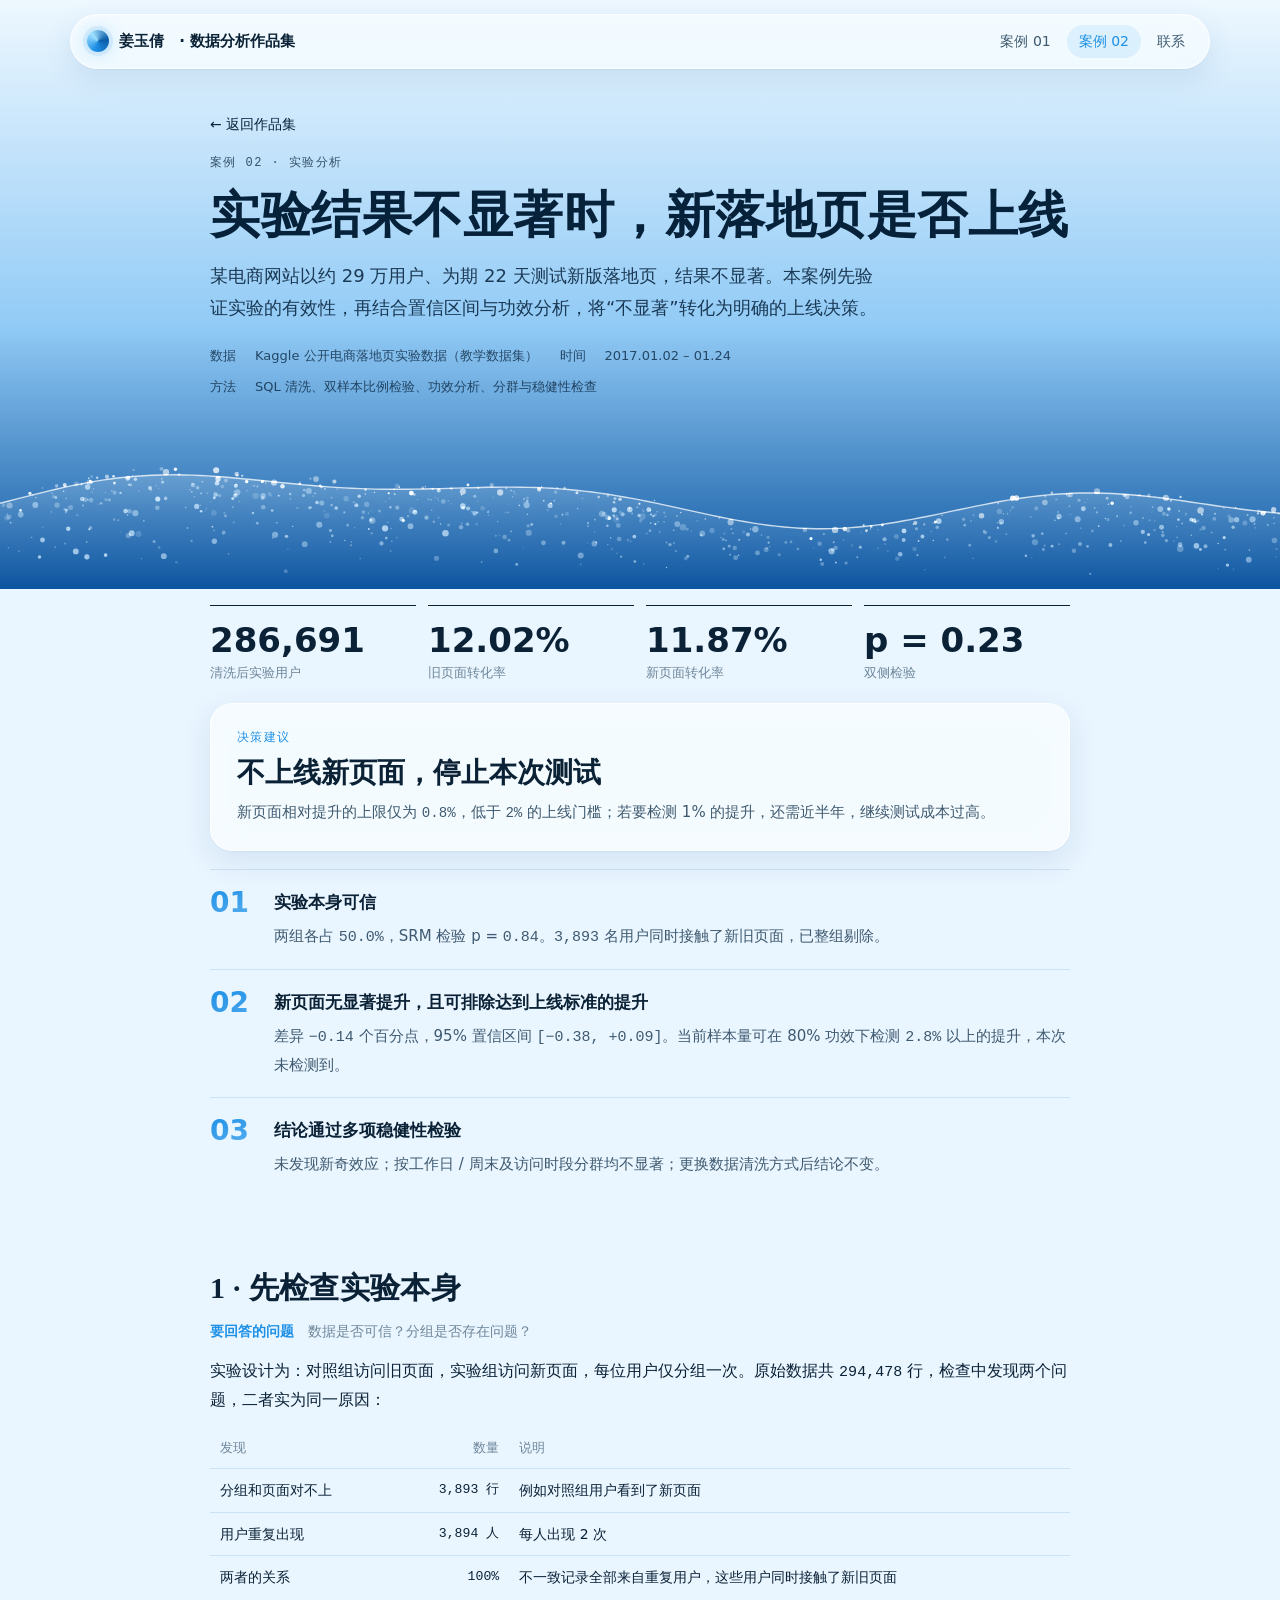
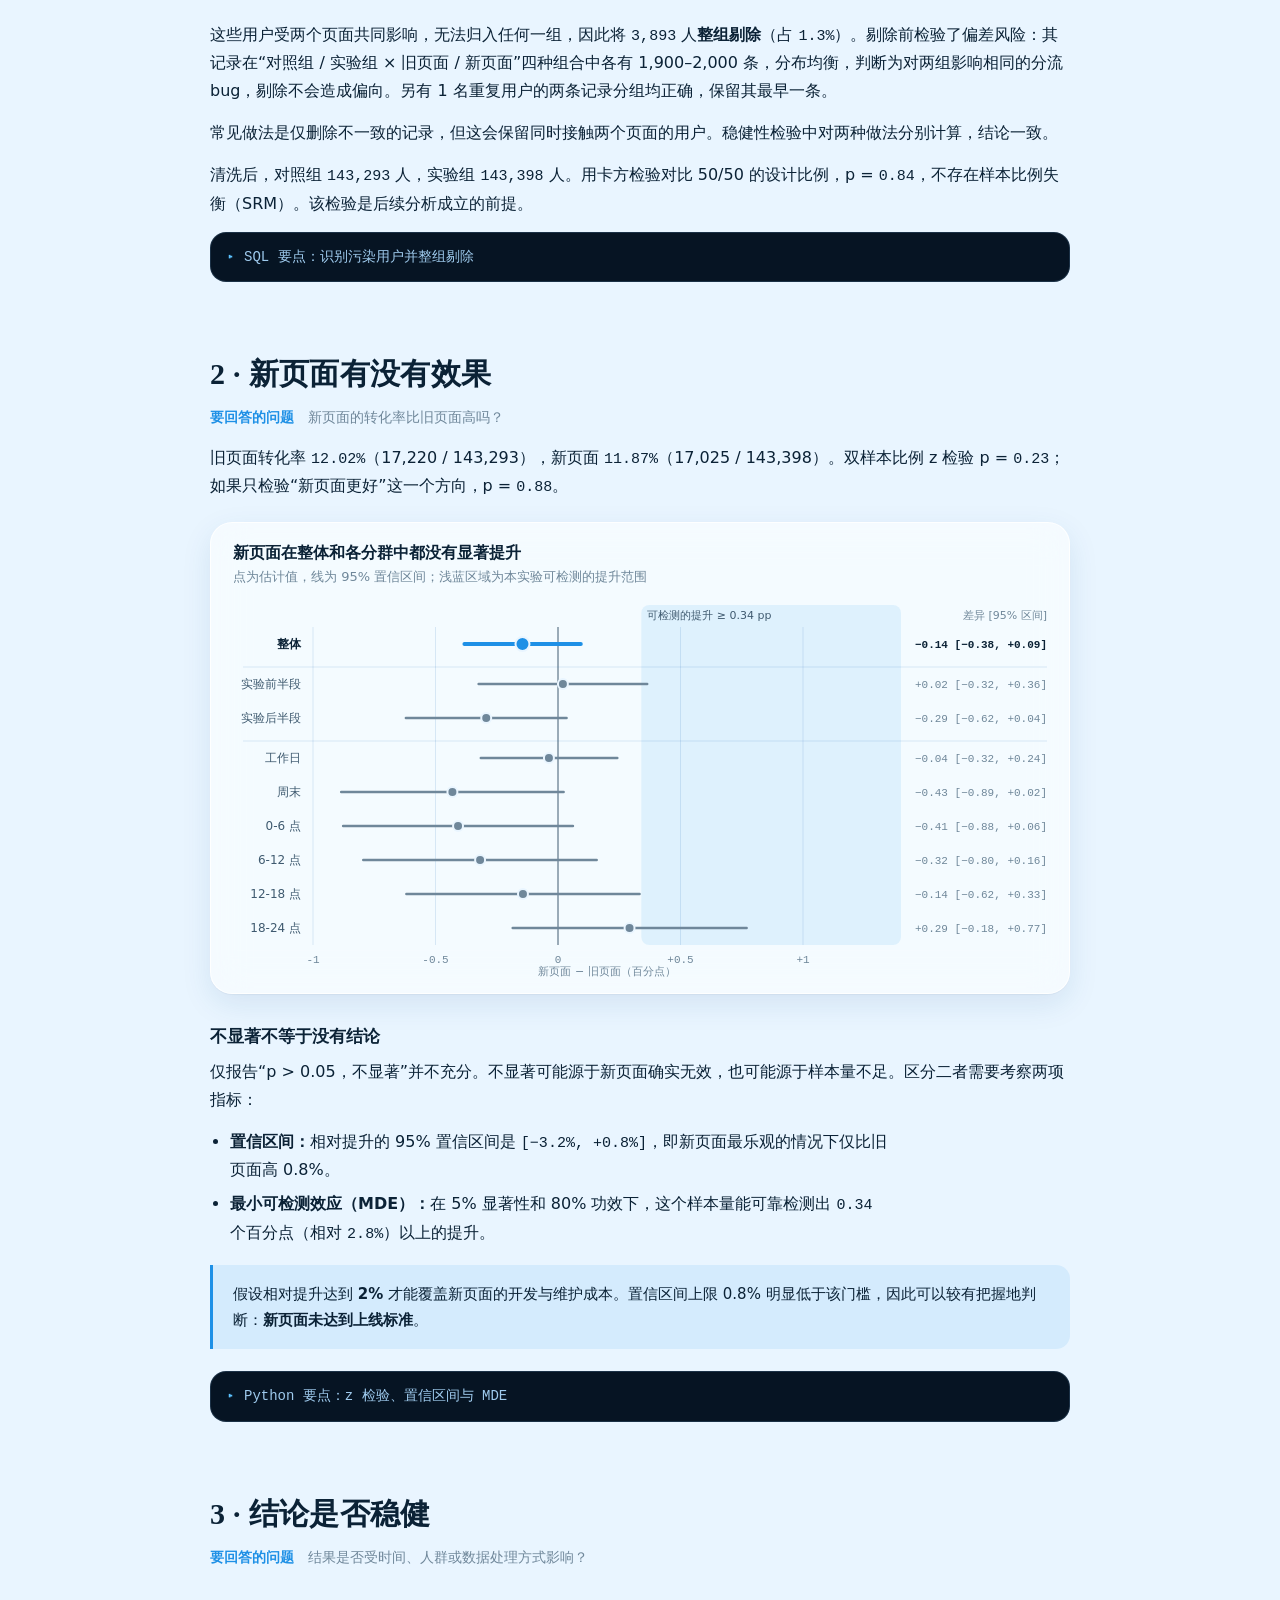
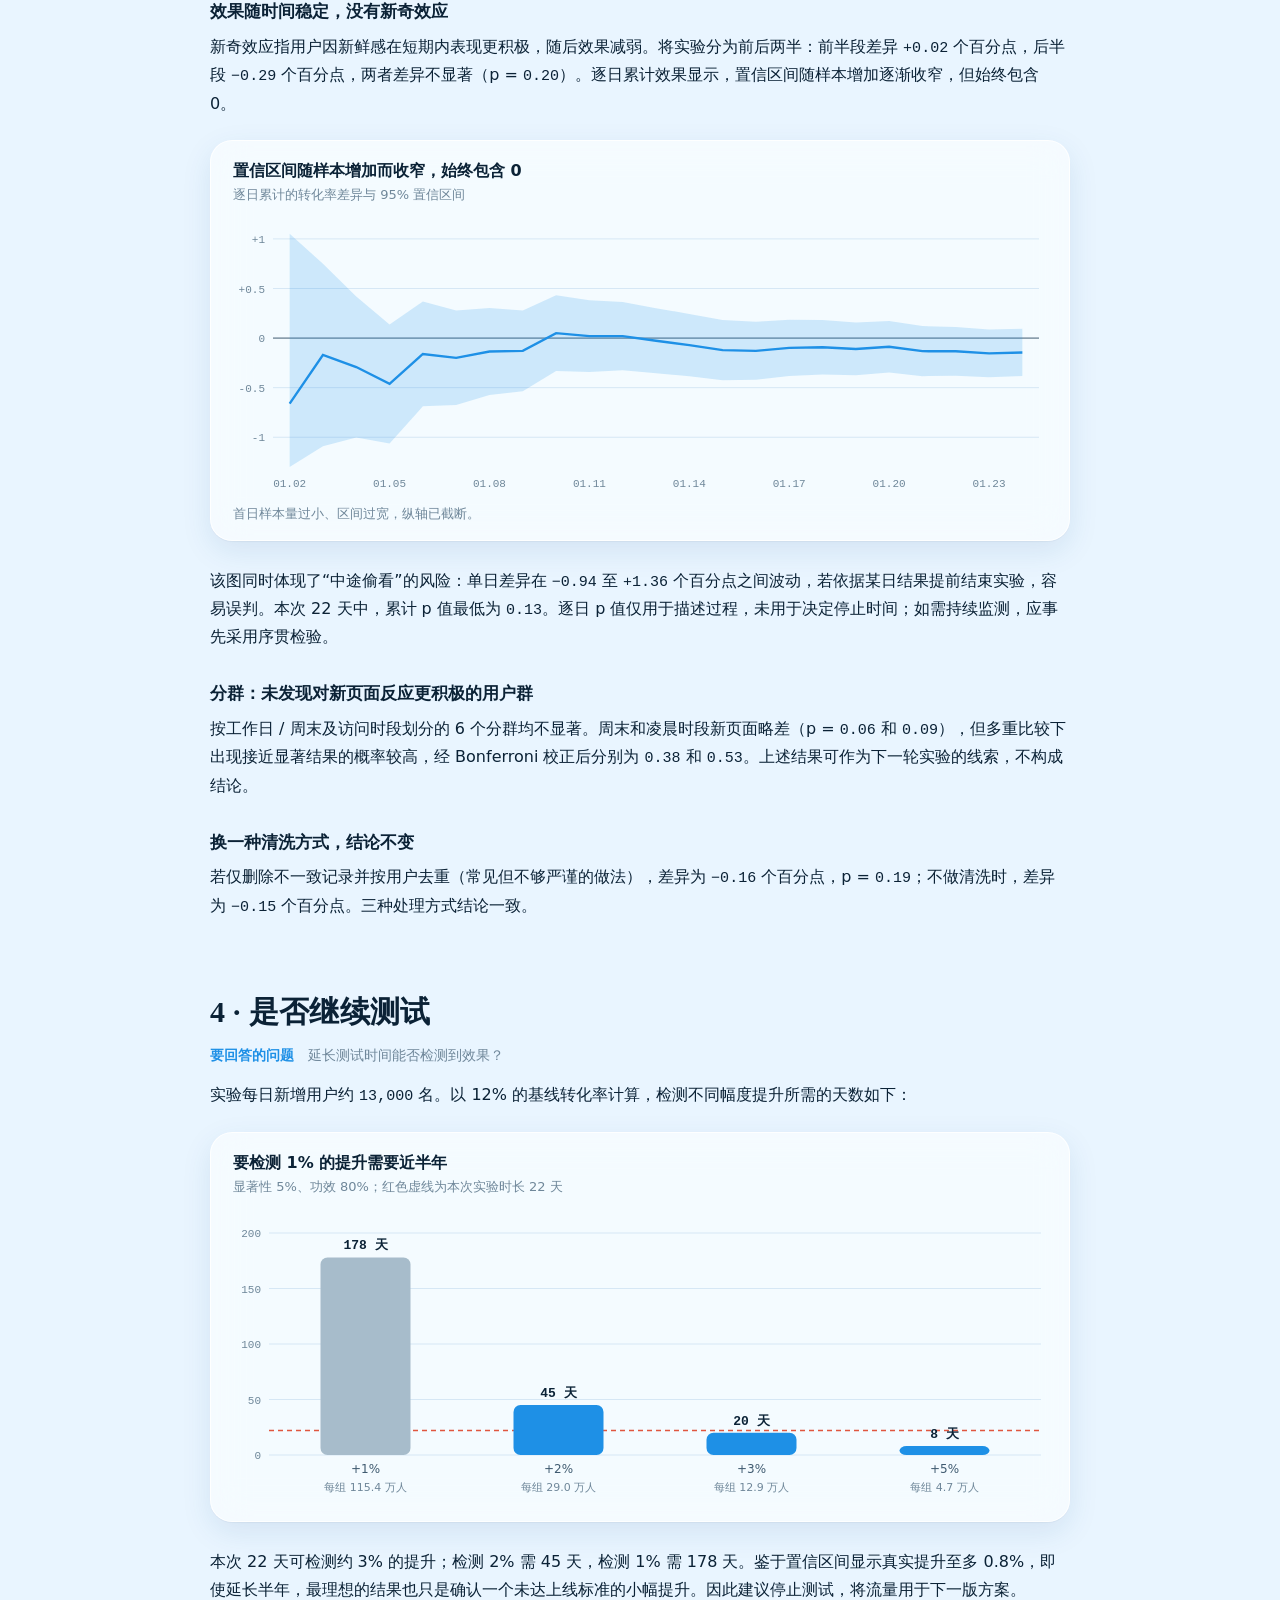
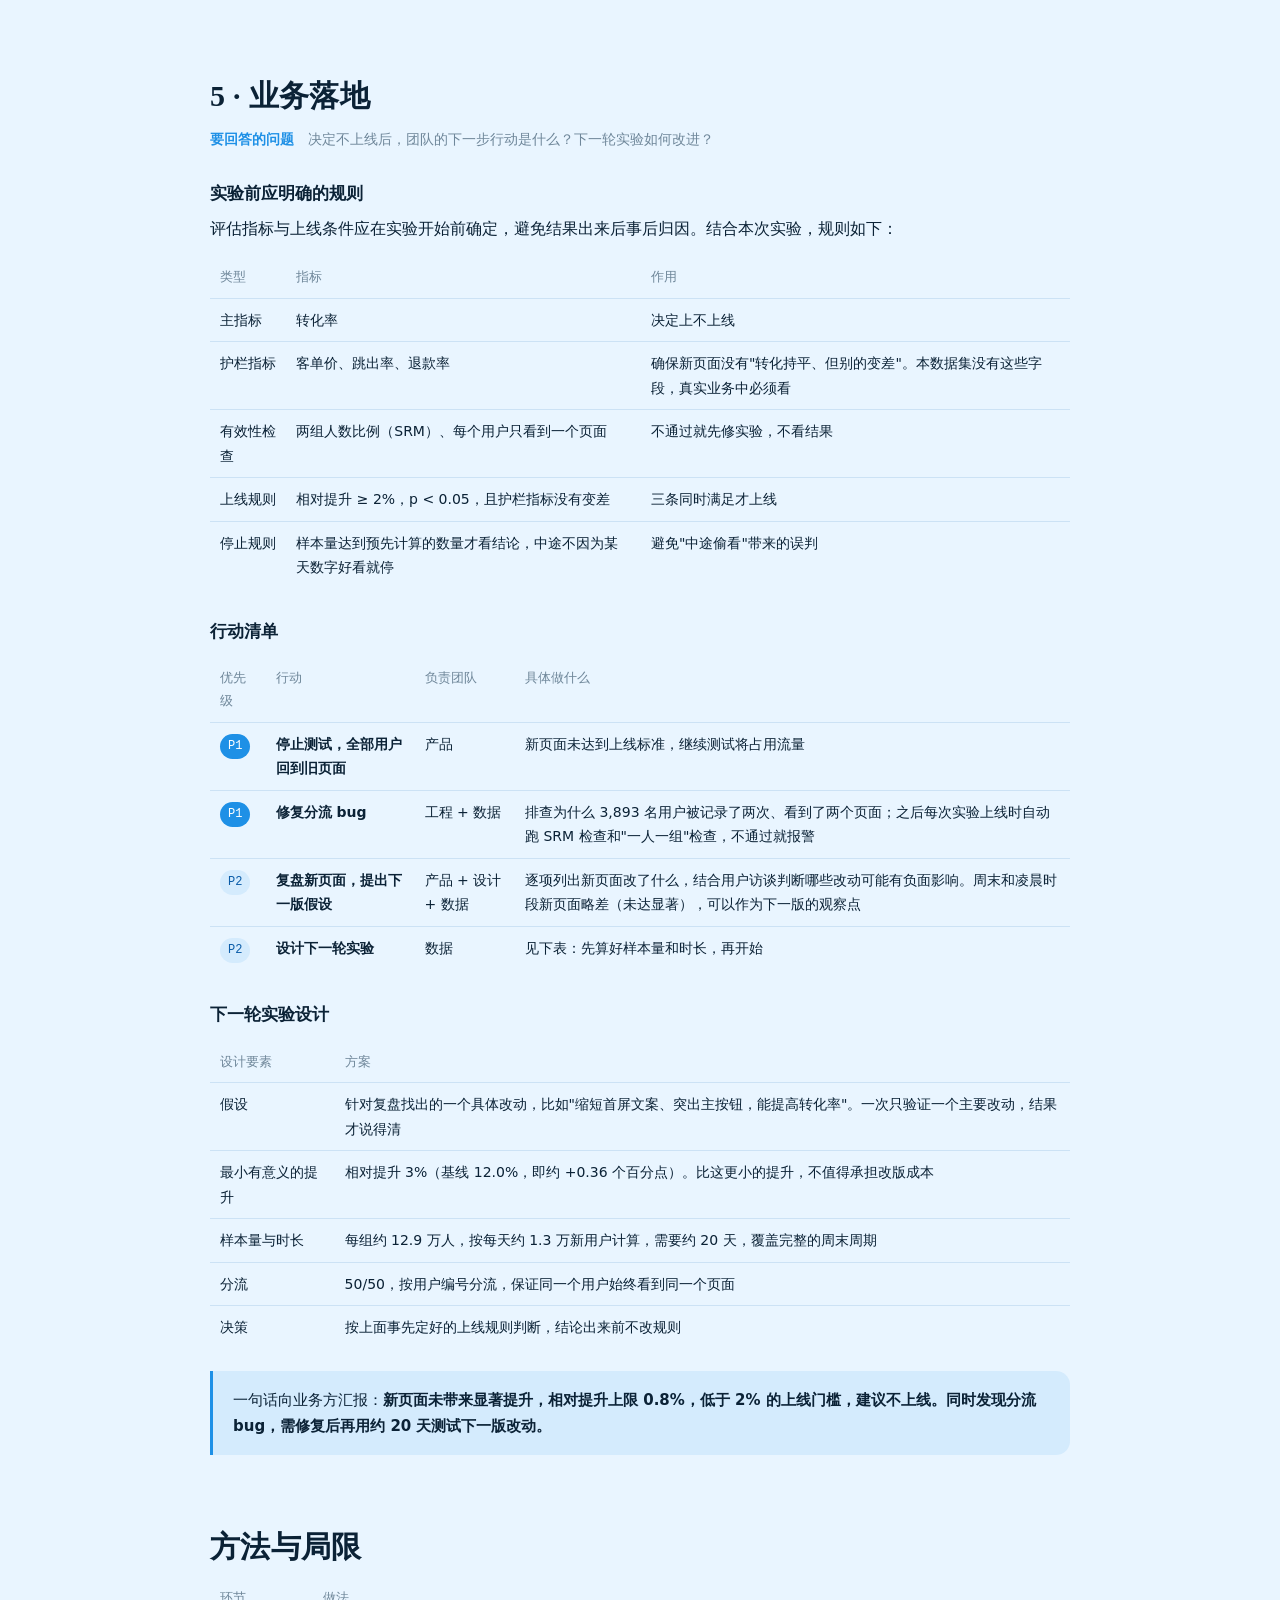
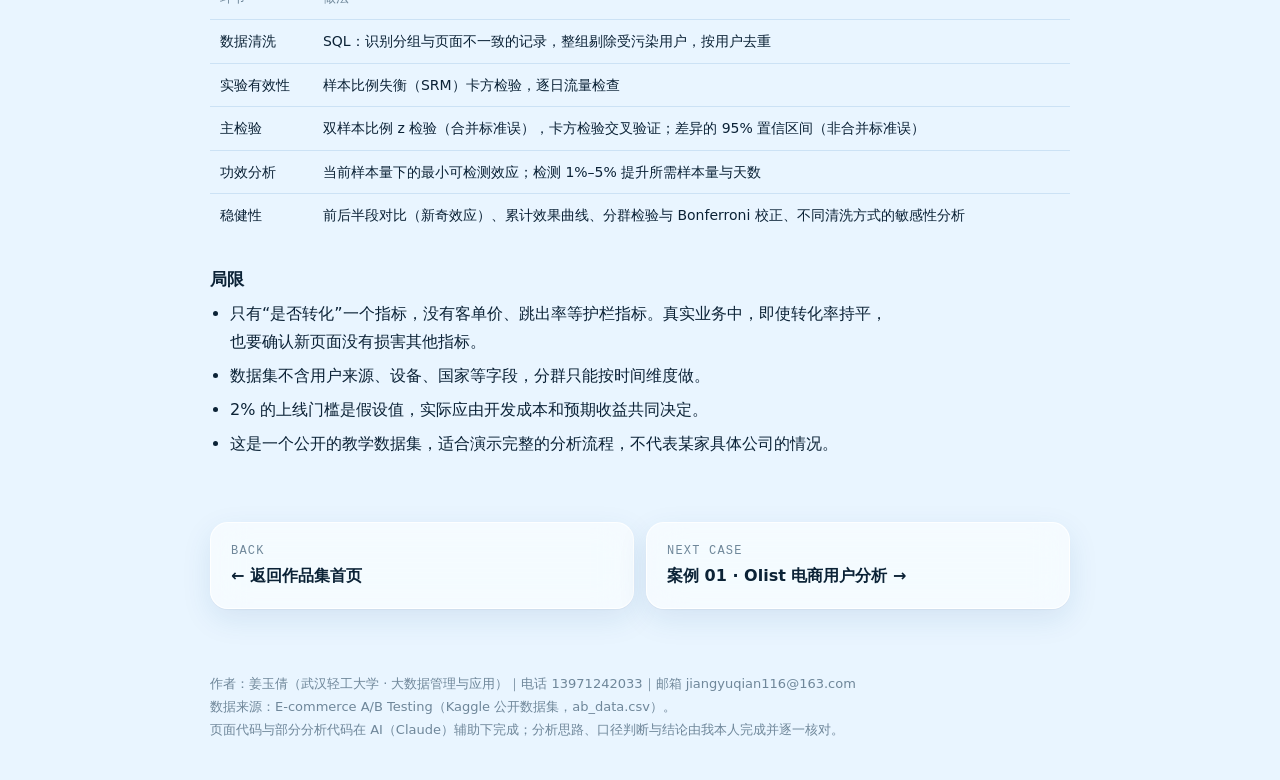
==== commit df5d24f9: "更新作品集内容" ====
--- a/ab.html
+++ b/ab.html
@@ -39,8 +39,8 @@
   <div class="gutter"><div class="narrow"><section class="case-hero">
       <a class="back" href="index.html">← 返回作品集</a>
 <div class="eyebrow">案例 02 · 实验分析</div>
-  <h1>实验结果不显著，新落地页还要不要上线</h1>
-  <p class="lede">一家电商网站用 22 天、约 29 万用户测试新版落地页，结果不显著。这里记录我怎么先确认实验本身没问题，再用置信区间和功效分析，把“不显著”变成一个能执行的上线判断。</p>
+  <h1>实验结果不显著时，新落地页是否上线</h1>
+  <p class="lede">某电商网站以约 29 万用户、为期 22 天测试新版落地页，结果不显著。本案例先验证实验的有效性，再结合置信区间与功效分析，将“不显著”转化为明确的上线决策。</p>
   <div class="meta">
     <span><b>数据</b>　Kaggle 公开电商落地页实验数据（教学数据集）</span>
     <span><b>时间</b>　2017.01.02 – 01.24</span>
@@ -62,30 +62,30 @@
   <div class="decision glass glow">
     <div class="k2">决策建议</div>
     <div class="v">不上线新页面，停止本次测试</div>
-    <p>新页面的相对提升上限只有 <span class="num">0.8%</span>，低于 <span class="num">2%</span> 的上线门槛。想测出 1% 的提升还要再跑近半年，不划算。</p>
+    <p>新页面相对提升的上限仅为 <span class="num">0.8%</span>，低于 <span class="num">2%</span> 的上线门槛；若要检测 1% 的提升，还需近半年，继续测试成本过高。</p>
   </div>
   <div class="findings">
-    <div class="finding"><div><strong>实验本身可信</strong><span>两组各占 <span class="num">50.0%</span>，SRM 检验 p = <span class="num">0.84</span>。<span class="num">3,893</span> 名用户两个页面都看过，已整组剔除。</span></div></div>
-    <div class="finding"><div><strong>新页面没有提升，值得上线的提升也基本可以排除</strong><span>差异 <span class="num">−0.14</span> 个百分点，95% 置信区间 <span class="num">[−0.38, +0.09]</span>。这个样本量足以测出 <span class="num">2.8%</span> 以上的提升（功效 80%），这次没有测到。</span></div></div>
-    <div class="finding"><div><strong>换几种方式检查，结论都成立</strong><span>没有新奇效应；按工作日 / 周末、访问时段分群都不显著；换一种清洗方式，结论也一样。</span></div></div>
+    <div class="finding"><div><strong>实验本身可信</strong><span>两组各占 <span class="num">50.0%</span>，SRM 检验 p = <span class="num">0.84</span>。<span class="num">3,893</span> 名用户同时接触了新旧页面，已整组剔除。</span></div></div>
+    <div class="finding"><div><strong>新页面无显著提升，且可排除达到上线标准的提升</strong><span>差异 <span class="num">−0.14</span> 个百分点，95% 置信区间 <span class="num">[−0.38, +0.09]</span>。当前样本量可在 80% 功效下检测 <span class="num">2.8%</span> 以上的提升，本次未检测到。</span></div></div>
+    <div class="finding"><div><strong>结论通过多项稳健性检验</strong><span>未发现新奇效应；按工作日 / 周末及访问时段分群均不显著；更换数据清洗方式后结论不变。</span></div></div>
   </div>
 </section>
 
 <section>
   <h2>1 · 先检查实验本身</h2>
-  <p class="q">数据能不能信？分组有没有出问题？</p>
-  <p>按设计，对照组看旧页面，实验组看新页面，每个用户只分一次组。原始数据 <span class="num">294,478</span> 行，检查时发现两个问题，查下去其实是同一件事：</p>
+  <p class="q">数据是否可信？分组是否存在问题？</p>
+  <p>实验设计为：对照组访问旧页面，实验组访问新页面，每位用户仅分组一次。原始数据共 <span class="num">294,478</span> 行，检查中发现两个问题，二者实为同一原因：</p>
   <div class="table-wrap"><table>
     <thead><tr><th>发现</th><th class="r">数量</th><th>说明</th></tr></thead>
     <tbody>
       <tr><td>分组和页面对不上</td><td class="r num">3,893 行</td><td>例如对照组用户看到了新页面</td></tr>
       <tr><td>用户重复出现</td><td class="r num">3,894 人</td><td>每人出现 2 次</td></tr>
-      <tr><td>两者的关系</td><td class="r num">100%</td><td>对不上的记录全部来自重复用户，这些人新旧页面都看过</td></tr>
-    </tbody>
-  </table></div>
-  <p>这些用户两个页面都看过，没法归到任何一组，所以我把这 <span class="num">3,893</span> 人<b>整组剔除</b>（占 <span class="num">1.3%</span>）。剔除前先确认会不会带来偏差：他们的记录在“对照组 / 实验组 × 旧页面 / 新页面”四种组合里各有 1,900–2,000 条，分布很均匀，更像是一个对两组影响相同的分流 bug，剔除不会偏向哪一组。另有 1 名重复用户的两条记录分组都对，保留了他最早的一条。</p>
-  <p>常见的做法是只删掉对不上的那一行，但这样会留下看过两个页面的人。后面的稳健性检查里两种做法都算了，结论一致。</p>
-  <p>清洗后，对照组 <span class="num">143,293</span> 人，实验组 <span class="num">143,398</span> 人。用卡方检验对比 50/50 的设计比例，p = <span class="num">0.84</span>，没有样本比例失衡（SRM）。这一步要是没通过，后面的结果都不能用。</p>
+      <tr><td>两者的关系</td><td class="r num">100%</td><td>不一致记录全部来自重复用户，这些用户同时接触了新旧页面</td></tr>
+    </tbody>
+  </table></div>
+  <p>这些用户受两个页面共同影响，无法归入任何一组，因此将 <span class="num">3,893</span> 人<b>整组剔除</b>（占 <span class="num">1.3%</span>）。剔除前检验了偏差风险：其记录在“对照组 / 实验组 × 旧页面 / 新页面”四种组合中各有 1,900–2,000 条，分布均衡，判断为对两组影响相同的分流 bug，剔除不会造成偏向。另有 1 名重复用户的两条记录分组均正确，保留其最早一条。</p>
+  <p>常见做法是仅删除不一致的记录，但这会保留同时接触两个页面的用户。稳健性检验中对两种做法分别计算，结论一致。</p>
+  <p>清洗后，对照组 <span class="num">143,293</span> 人，实验组 <span class="num">143,398</span> 人。用卡方检验对比 50/50 的设计比例，p = <span class="num">0.84</span>，不存在样本比例失衡（SRM）。该检验是后续分析成立的前提。</p>
   <details><summary>SQL 要点：识别污染用户并整组剔除</summary><pre>DROP TABLE IF EXISTS ab_clean;
 CREATE TABLE ab_clean AS
 WITH bad AS (   -- 任何一条记录分组与页面不一致的用户
@@ -103,14 +103,14 @@
   <h2>2 · 新页面有没有效果</h2>
   <p class="q">新页面的转化率比旧页面高吗？</p>
   <p>旧页面转化率 <span class="num">12.02%</span>（17,220 / 143,293），新页面 <span class="num">11.87%</span>（17,025 / 143,398）。双样本比例 z 检验 p = <span class="num">0.23</span>；如果只检验“新页面更好”这一个方向，p = <span class="num">0.88</span>。</p>
-  <figure class="chart-card glass"><div class="ct">新页面在整体和各分群中都没有显著提升</div><div class="cs">点为估计值，线为 95% 置信区间；浅蓝区域是这次实验能测出的提升范围</div><div class="chart" data-chart="forest" data-label="森林图：整体差异 -0.14 个百分点，置信区间 -0.38 到 +0.09；实验前后半段、工作日周末、四个时段的置信区间都跨过 0，没有一个进入可检测提升区间"></div></figure>
-  <h3>不显著，不代表没有结论</h3>
-  <p>只说“p &gt; 0.05，不显著”还不够。不显著可能是新页面真的没用，也可能是样本太少看不出来。要区分这两种情况，得看两样东西：</p>
+  <figure class="chart-card glass"><div class="ct">新页面在整体和各分群中都没有显著提升</div><div class="cs">点为估计值，线为 95% 置信区间；浅蓝区域为本实验可检测的提升范围</div><div class="chart" data-chart="forest" data-label="森林图：整体差异 -0.14 个百分点，置信区间 -0.38 到 +0.09；实验前后半段、工作日周末、四个时段的置信区间都跨过 0，没有一个进入可检测提升区间"></div></figure>
+  <h3>不显著不等于没有结论</h3>
+  <p>仅报告“p &gt; 0.05，不显著”并不充分。不显著可能源于新页面确实无效，也可能源于样本量不足。区分二者需要考察两项指标：</p>
   <ul class="prose">
-    <li><b>置信区间：</b>相对提升的 95% 置信区间是 <span class="num">[−3.2%, +0.8%]</span>，新页面最好的情况也只比旧页面高 0.8%。</li>
+    <li><b>置信区间：</b>相对提升的 95% 置信区间是 <span class="num">[−3.2%, +0.8%]</span>，即新页面最乐观的情况下仅比旧页面高 0.8%。</li>
     <li><b>最小可检测效应（MDE）：</b>在 5% 显著性和 80% 功效下，这个样本量能可靠检测出 <span class="num">0.34</span> 个百分点（相对 <span class="num">2.8%</span>）以上的提升。</li>
   </ul>
-  <div class="callout">假设业务方认为，相对提升至少要到 <b>2%</b> 才值得承担新页面的开发和维护成本。置信区间上限 0.8% 远低于 2%，所以可以比较有把握地说：<b>新页面达不到上线标准</b>。</div>
+  <div class="callout">假设相对提升达到 <b>2%</b> 才能覆盖新页面的开发与维护成本。置信区间上限 0.8% 明显低于该门槛，因此可以较有把握地判断：<b>新页面未达到上线标准</b>。</div>
   <details><summary>Python 要点：z 检验、置信区间与 MDE</summary><pre>from scipy import stats
 import numpy as np
 
@@ -128,32 +128,32 @@
 </section>
 
 <section>
-  <h2>3 · 这个结论稳不稳</h2>
-  <p class="q">会不会是时间、人群或数据处理方式造成的假象？</p>
+  <h2>3 · 结论是否稳健</h2>
+  <p class="q">结果是否受时间、人群或数据处理方式影响？</p>
   <h3>效果随时间稳定，没有新奇效应</h3>
-  <p>新页面刚上线时，用户可能出于新鲜感多点几下，过一阵就消退了，这就是新奇效应。我把实验分成前后两半：前半段差异 <span class="num">+0.02</span> 个百分点，后半段 <span class="num">−0.29</span>，两者差别不显著（p = <span class="num">0.20</span>）。下图是逐日累计的效果，置信区间随样本增加逐渐收窄，但一直包含 0。</p>
-  <figure class="chart-card glass"><div class="ct">置信区间随样本增加而收窄，始终包含 0</div><div class="cs">逐日累计的转化率差异与 95% 置信区间</div><div class="chart" data-chart="cum" data-label="累计差异折线和置信区间带：从首日 -0.66 逐渐收敛到 -0.14，区间始终包含 0"></div><figcaption>首日样本太少，区间过宽，纵轴做了截断。</figcaption></figure>
-  <p>这张图也能看出“中途偷看”的风险：单日差异在 <span class="num">−0.94</span> 到 <span class="num">+1.36</span> 个百分点之间来回波动，如果哪天看到一个好看的数字就宣布胜利，很容易误判。这次 22 天里，累计 p 值最低也只有 <span class="num">0.13</span>。逐日 p 值在这里只用来描述过程，没有用来决定何时停止；如果真要边测边看，应该事先用序贯检验。</p>
-  <h3>分群：没有哪类用户明显更喜欢新页面</h3>
-  <p>按工作日 / 周末和访问时段拆成 6 个分群，都不显著。周末和凌晨时段新页面略差一点（p = <span class="num">0.06</span> 和 <span class="num">0.09</span>），但同时检验 6 个分群，本来就容易碰巧出现接近显著的结果，做 Bonferroni 校正后分别是 <span class="num">0.38</span> 和 <span class="num">0.53</span>。这些可以留作下一轮实验的线索，不能当结论。</p>
+  <p>新奇效应指用户因新鲜感在短期内表现更积极，随后效果减弱。将实验分为前后两半：前半段差异 <span class="num">+0.02</span> 个百分点，后半段 <span class="num">−0.29</span> 个百分点，两者差异不显著（p = <span class="num">0.20</span>）。逐日累计效果显示，置信区间随样本增加逐渐收窄，但始终包含 0。</p>
+  <figure class="chart-card glass"><div class="ct">置信区间随样本增加而收窄，始终包含 0</div><div class="cs">逐日累计的转化率差异与 95% 置信区间</div><div class="chart" data-chart="cum" data-label="累计差异折线和置信区间带：从首日 -0.66 逐渐收敛到 -0.14，区间始终包含 0"></div><figcaption>首日样本量过小、区间过宽，纵轴已截断。</figcaption></figure>
+  <p>该图同时体现了“中途偷看”的风险：单日差异在 <span class="num">−0.94</span> 至 <span class="num">+1.36</span> 个百分点之间波动，若依据某日结果提前结束实验，容易误判。本次 22 天中，累计 p 值最低为 <span class="num">0.13</span>。逐日 p 值仅用于描述过程，未用于决定停止时间；如需持续监测，应事先采用序贯检验。</p>
+  <h3>分群：未发现对新页面反应更积极的用户群</h3>
+  <p>按工作日 / 周末及访问时段划分的 6 个分群均不显著。周末和凌晨时段新页面略差（p = <span class="num">0.06</span> 和 <span class="num">0.09</span>），但多重比较下出现接近显著结果的概率较高，经 Bonferroni 校正后分别为 <span class="num">0.38</span> 和 <span class="num">0.53</span>。上述结果可作为下一轮实验的线索，不构成结论。</p>
   <h3>换一种清洗方式，结论不变</h3>
-  <p>如果只删掉对不上的记录再按用户去重（更常见、但不够严谨的做法），差异是 <span class="num">−0.16</span> 个百分点，p = <span class="num">0.19</span>；完全不清洗，差异是 <span class="num">−0.15</span> 个百分点。三种处理方式结论一致。</p>
-</section>
-
-<section>
-  <h2>4 · 要不要继续测</h2>
-  <p class="q">如果再多测一段时间，会不会测出效果？</p>
-  <p>这个实验每天大约进来 <span class="num">13,000</span> 名新用户。按 12% 的基线转化率，测出不同幅度的提升分别需要多少天：</p>
+  <p>若仅删除不一致记录并按用户去重（常见但不够严谨的做法），差异为 <span class="num">−0.16</span> 个百分点，p = <span class="num">0.19</span>；不做清洗时，差异为 <span class="num">−0.15</span> 个百分点。三种处理方式结论一致。</p>
+</section>
+
+<section>
+  <h2>4 · 是否继续测试</h2>
+  <p class="q">延长测试时间能否检测到效果？</p>
+  <p>实验每日新增用户约 <span class="num">13,000</span> 名。以 12% 的基线转化率计算，检测不同幅度提升所需的天数如下：</p>
   <figure class="chart-card glass"><div class="ct">要检测 1% 的提升需要近半年</div><div class="cs">显著性 5%、功效 80%；红色虚线为本次实验时长 22 天</div><div class="chart" data-chart="sampleSize" data-label="检测不同相对提升所需天数：+1% 需 178 天，+2% 需 45 天，+3% 需 20 天，+5% 需 8 天；本次实验 22 天"></div></figure>
-  <p>这次 22 天大约能测出 3% 的提升。测 2% 要 45 天，测 1% 要 178 天。而置信区间已经说明真实提升最多 0.8%，就算再测半年，最好的结果也只是确认一个不够上线的小提升。所以我建议停止测试，把流量留给下一个改版方案。</p>
-</section>
-
-<section>
-  <h2>5 · 结论之后做什么</h2>
-  <p class="q">"不上线"之后，团队下一步做什么？下次实验怎么设计得更好？</p>
-
-  <h3>这次实验本该提前定好的规则</h3>
-  <p>看什么指标、什么情况下上线，应该在实验开始前写清楚，免得结果出来后再找理由。按这次的情况，规则大致是：</p>
+  <p>本次 22 天可检测约 3% 的提升；检测 2% 需 45 天，检测 1% 需 178 天。鉴于置信区间显示真实提升至多 0.8%，即使延长半年，最理想的结果也只是确认一个未达上线标准的小幅提升。因此建议停止测试，将流量用于下一版方案。</p>
+</section>
+
+<section>
+  <h2>5 · 业务落地</h2>
+  <p class="q">决定不上线后，团队的下一步行动是什么？下一轮实验如何改进？</p>
+
+  <h3>实验前应明确的规则</h3>
+  <p>评估指标与上线条件应在实验开始前确定，避免结果出来后事后归因。结合本次实验，规则如下：</p>
   <div class="table-wrap"><table>
     <thead><tr><th>类型</th><th>指标</th><th>作用</th></tr></thead>
     <tbody>
@@ -169,7 +169,7 @@
   <div class="table-wrap"><table class="plan">
     <thead><tr><th>优先级</th><th>行动</th><th>负责团队</th><th>具体做什么</th></tr></thead>
     <tbody>
-      <tr><td><span class="pri p1">P1</span></td><td><b>停止测试，全部用户回到旧页面</b></td><td>产品</td><td>新页面达不到上线标准，继续测只会占用流量</td></tr>
+      <tr><td><span class="pri p1">P1</span></td><td><b>停止测试，全部用户回到旧页面</b></td><td>产品</td><td>新页面未达到上线标准，继续测试将占用流量</td></tr>
       <tr><td><span class="pri p1">P1</span></td><td><b>修复分流 bug</b></td><td>工程 + 数据</td><td>排查为什么 3,893 名用户被记录了两次、看到了两个页面；之后每次实验上线时自动跑 SRM 检查和"一人一组"检查，不通过就报警</td></tr>
       <tr><td><span class="pri p2">P2</span></td><td><b>复盘新页面，提出下一版假设</b></td><td>产品 + 设计 + 数据</td><td>逐项列出新页面改了什么，结合用户访谈判断哪些改动可能有负面影响。周末和凌晨时段新页面略差（未达显著），可以作为下一版的观察点</td></tr>
       <tr><td><span class="pri p2">P2</span></td><td><b>设计下一轮实验</b></td><td>数据</td><td>见下表：先算好样本量和时长，再开始</td></tr>
@@ -187,7 +187,7 @@
       <tr><td>决策</td><td>按上面事先定好的上线规则判断，结论出来前不改规则</td></tr>
     </tbody>
   </table></div>
-  <div class="callout">一句话向业务方汇报：<b>新页面没有带来提升，最好的情况也只有 0.8%，低于 2% 的上线门槛，建议不上线。另外分流有 bug，需要先修好，再用约 20 天测下一版改动。</b></div>
+  <div class="callout">一句话向业务方汇报：<b>新页面未带来显著提升，相对提升上限 0.8%，低于 2% 的上线门槛，建议不上线。同时发现分流 bug，需修复后再用约 20 天测试下一版改动。</b></div>
 </section>
 
 <section>
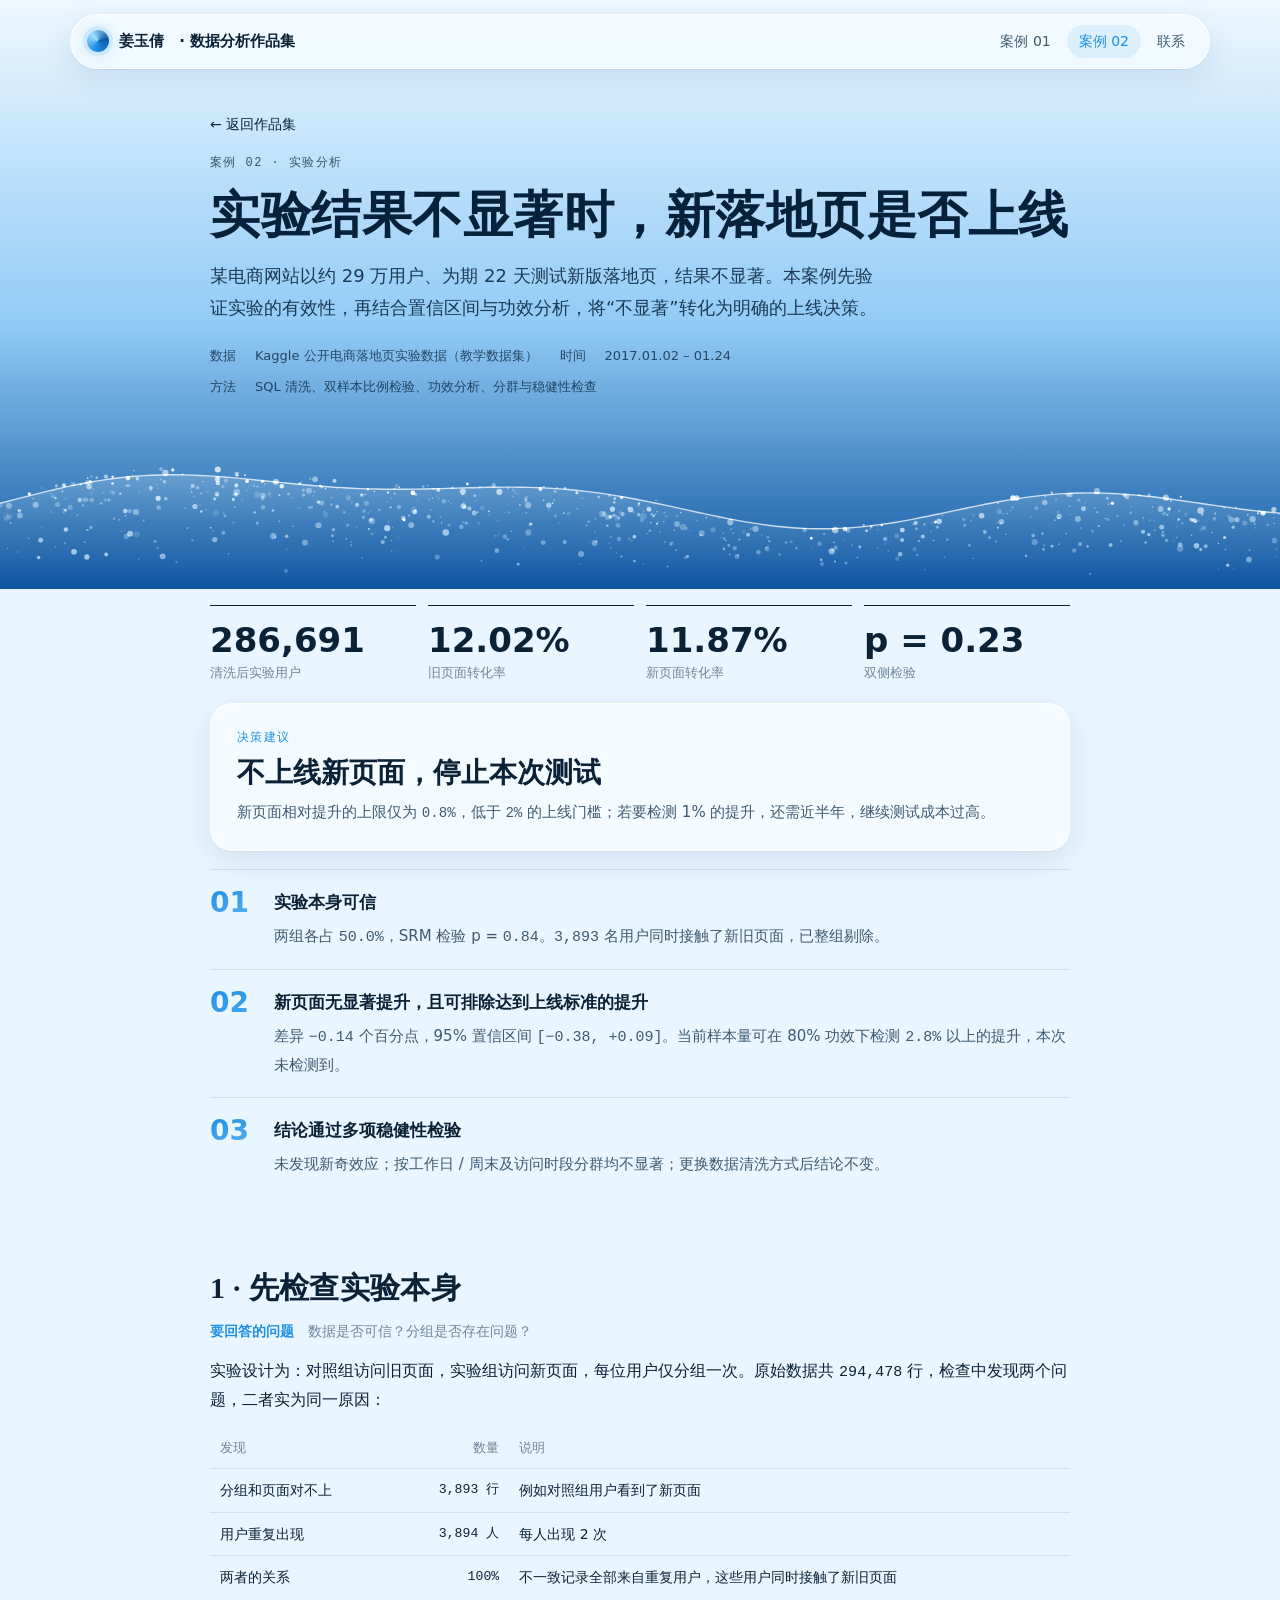
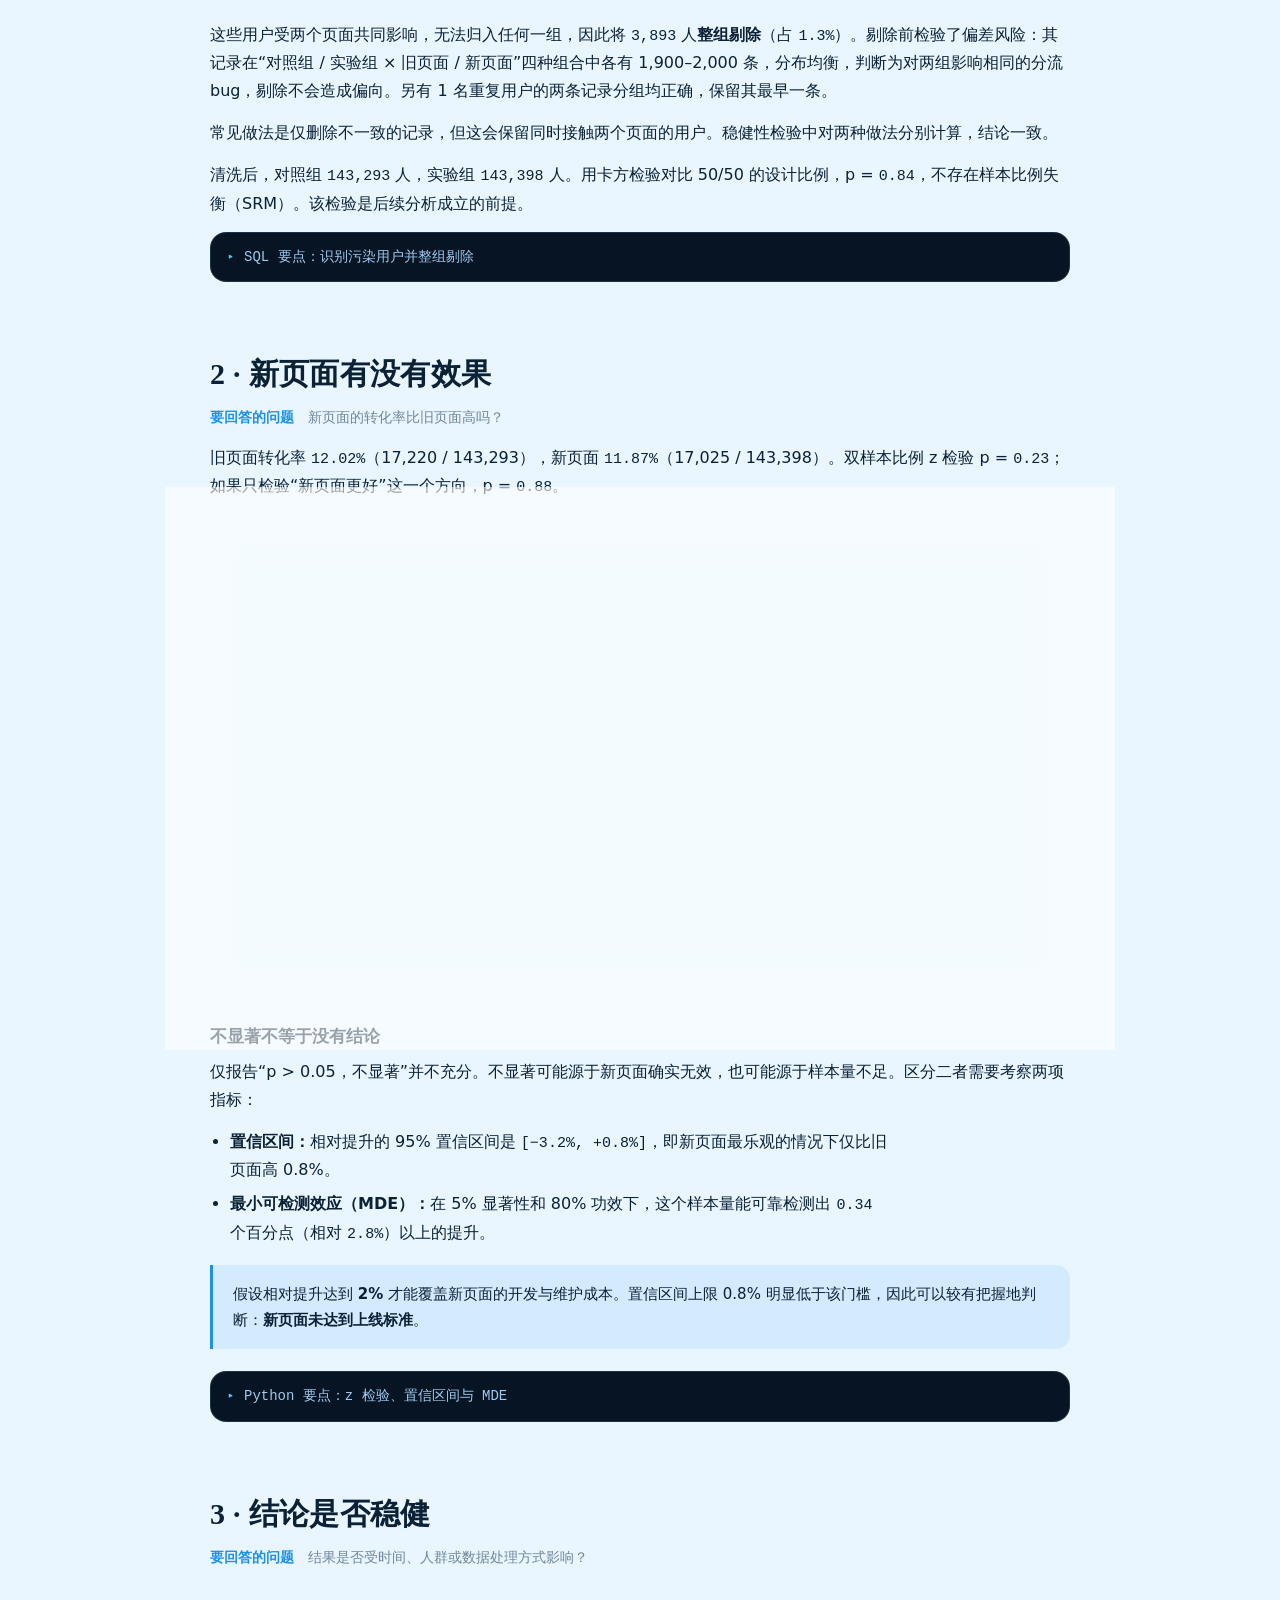
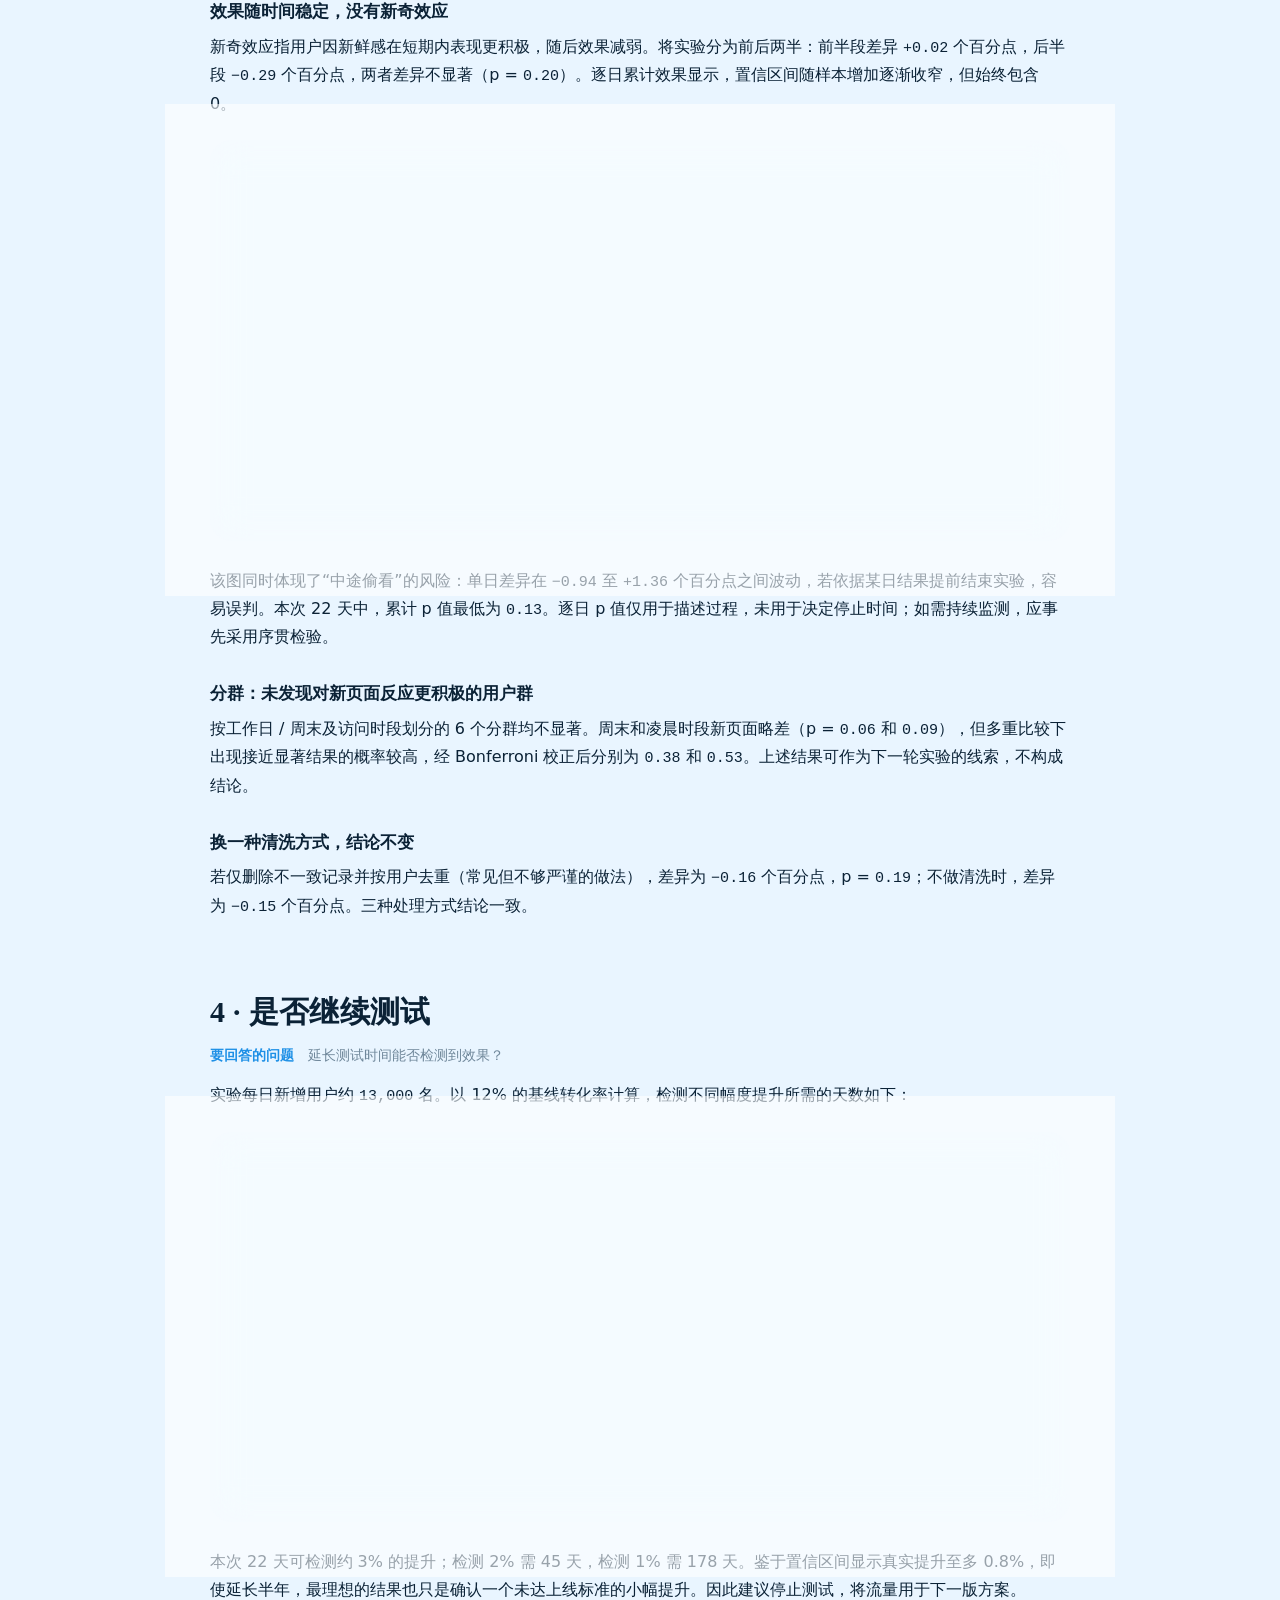
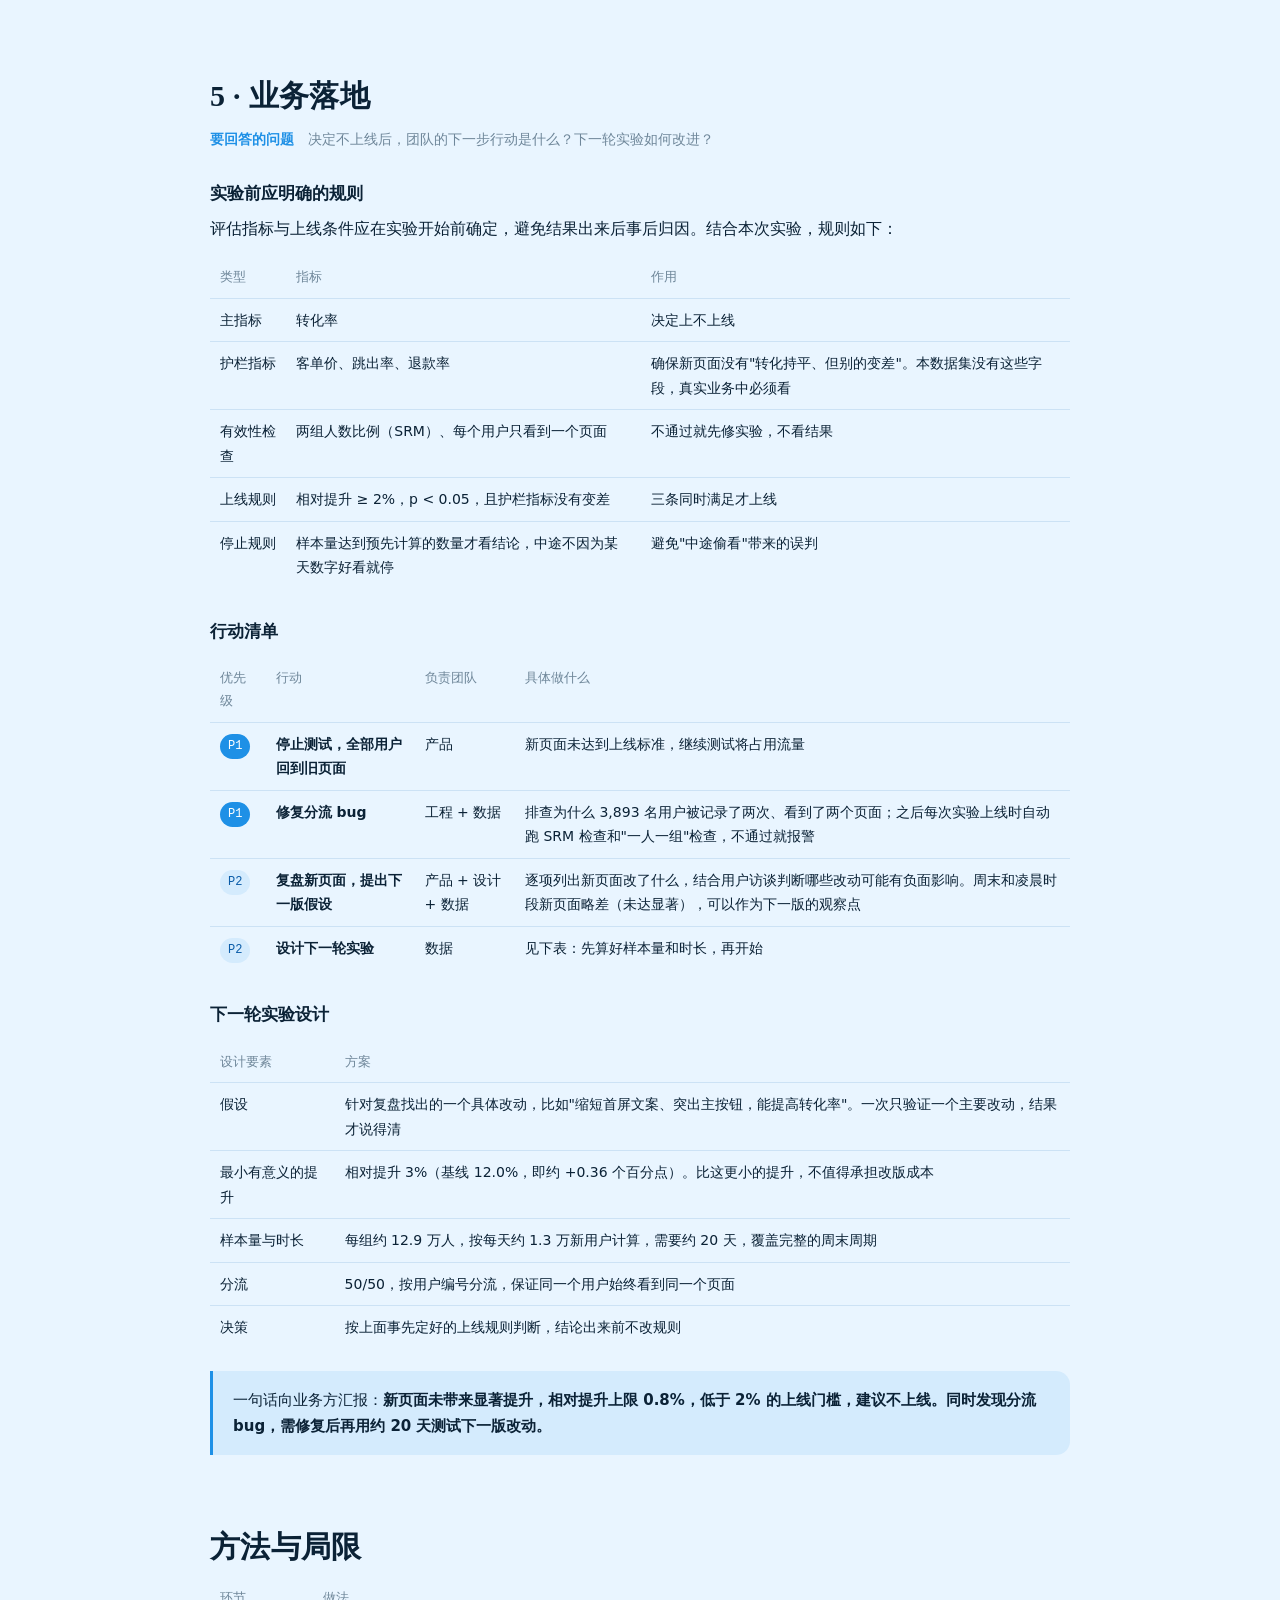
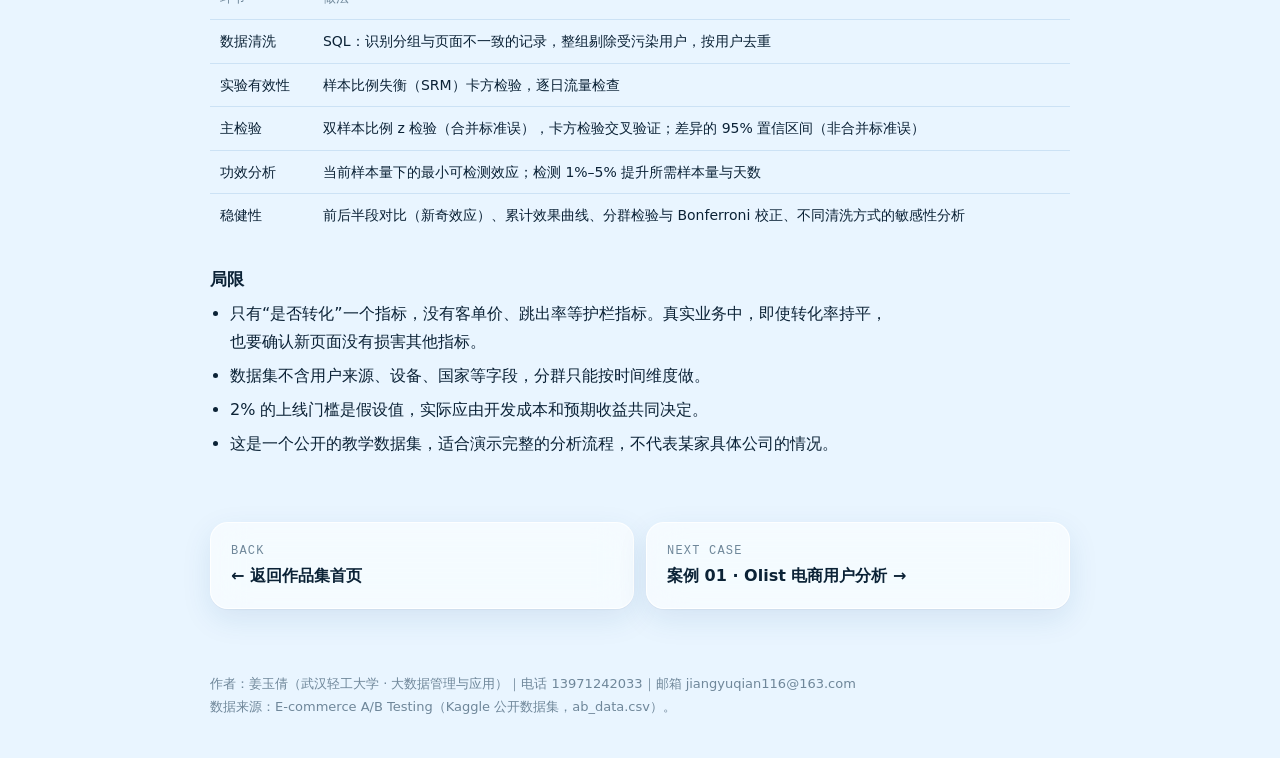
==== commit b2bfff4c: "删除页脚 AI 说明" ====
--- a/ab.html
+++ b/ab.html
@@ -214,7 +214,7 @@
       <a class="glass glow" href="index.html"><small>BACK</small><span>← 返回作品集首页</span></a>
       <a class="glass glow" href="olist.html"><small>NEXT CASE</small><span>案例 01 · Olist 电商用户分析 →</span></a>
     </nav>
-    <footer class="foot">作者：姜玉倩（武汉轻工大学 · 大数据管理与应用）｜电话 13971242033｜邮箱 jiangyuqian116@163.com<br>数据来源：E-commerce A/B Testing（Kaggle 公开数据集，ab_data.csv）。<br>页面代码与部分分析代码在 AI（Claude）辅助下完成；分析思路、口径判断与结论由我本人完成并逐一核对。</footer>
+    <footer class="foot">作者：姜玉倩（武汉轻工大学 · 大数据管理与应用）｜电话 13971242033｜邮箱 jiangyuqian116@163.com<br>数据来源：E-commerce A/B Testing（Kaggle 公开数据集，ab_data.csv）。</footer>
   </div>
 </main>
 <script src="data.js"></script>
